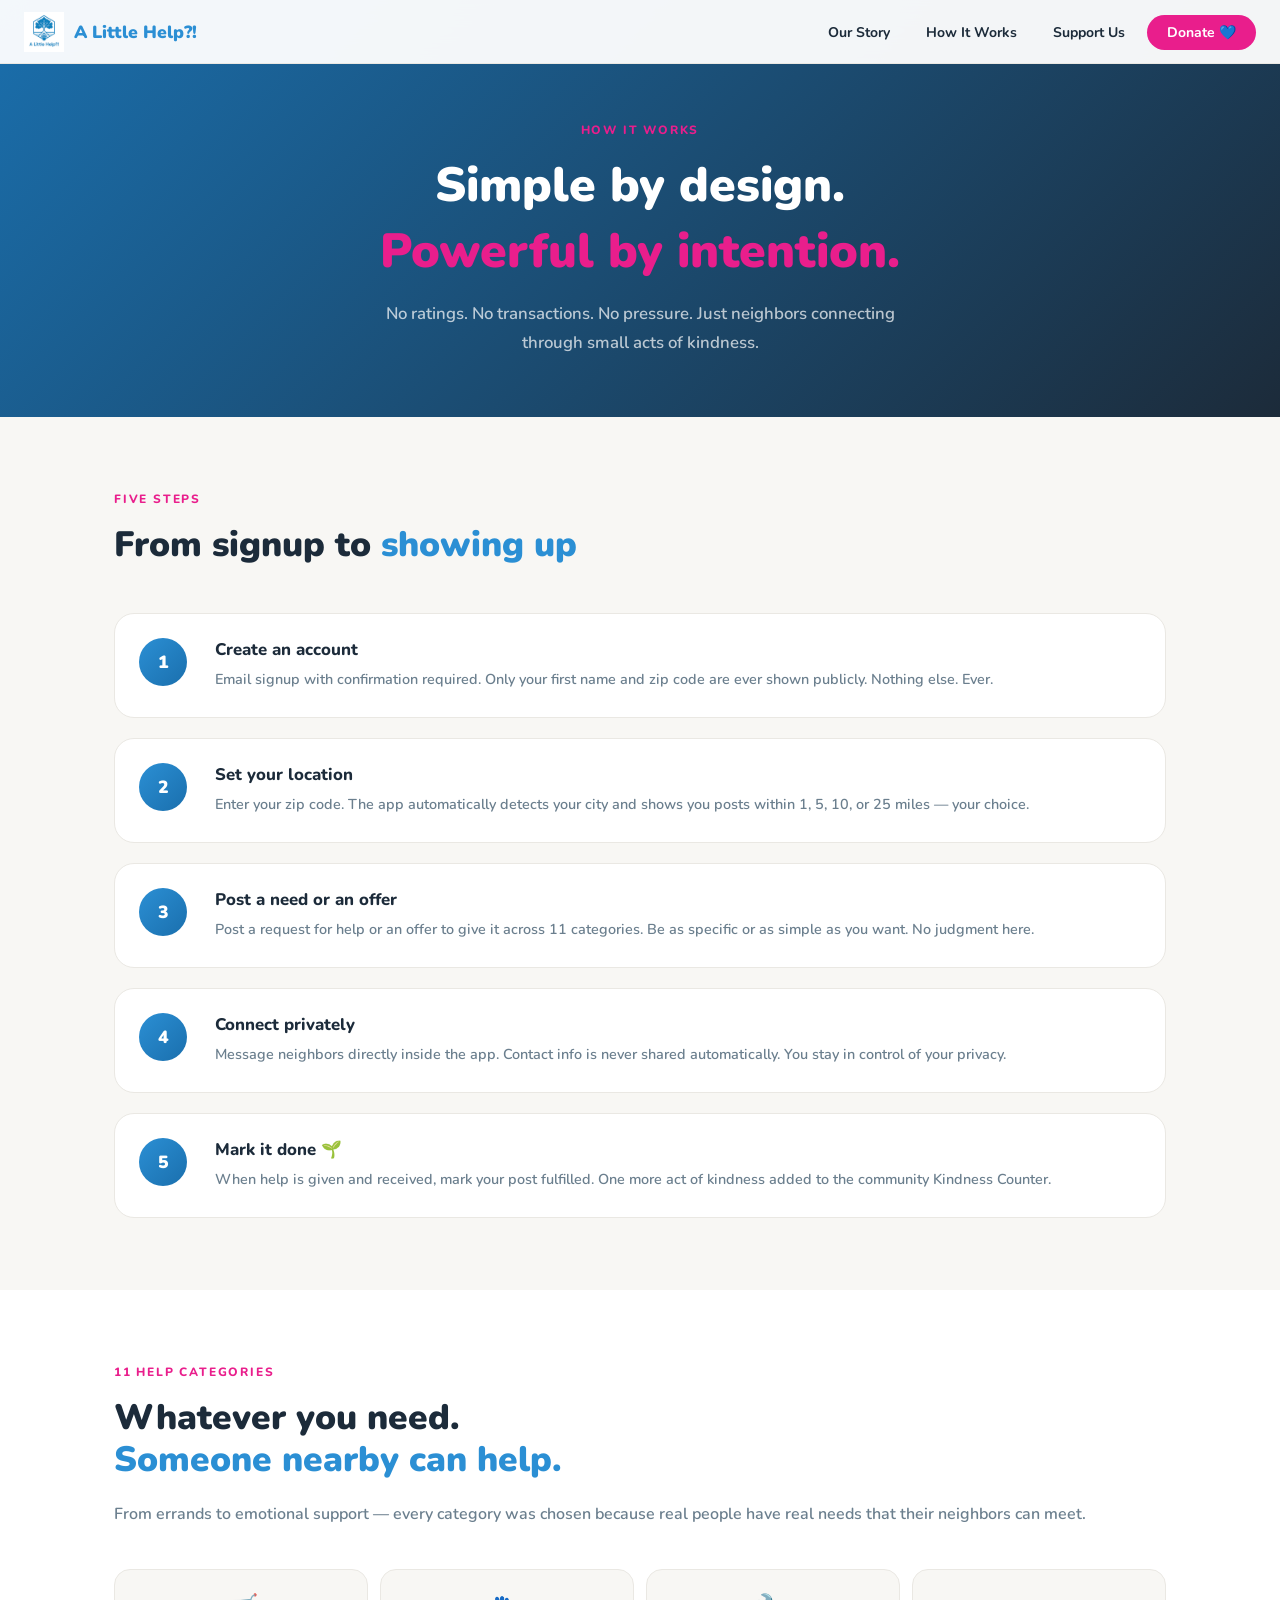
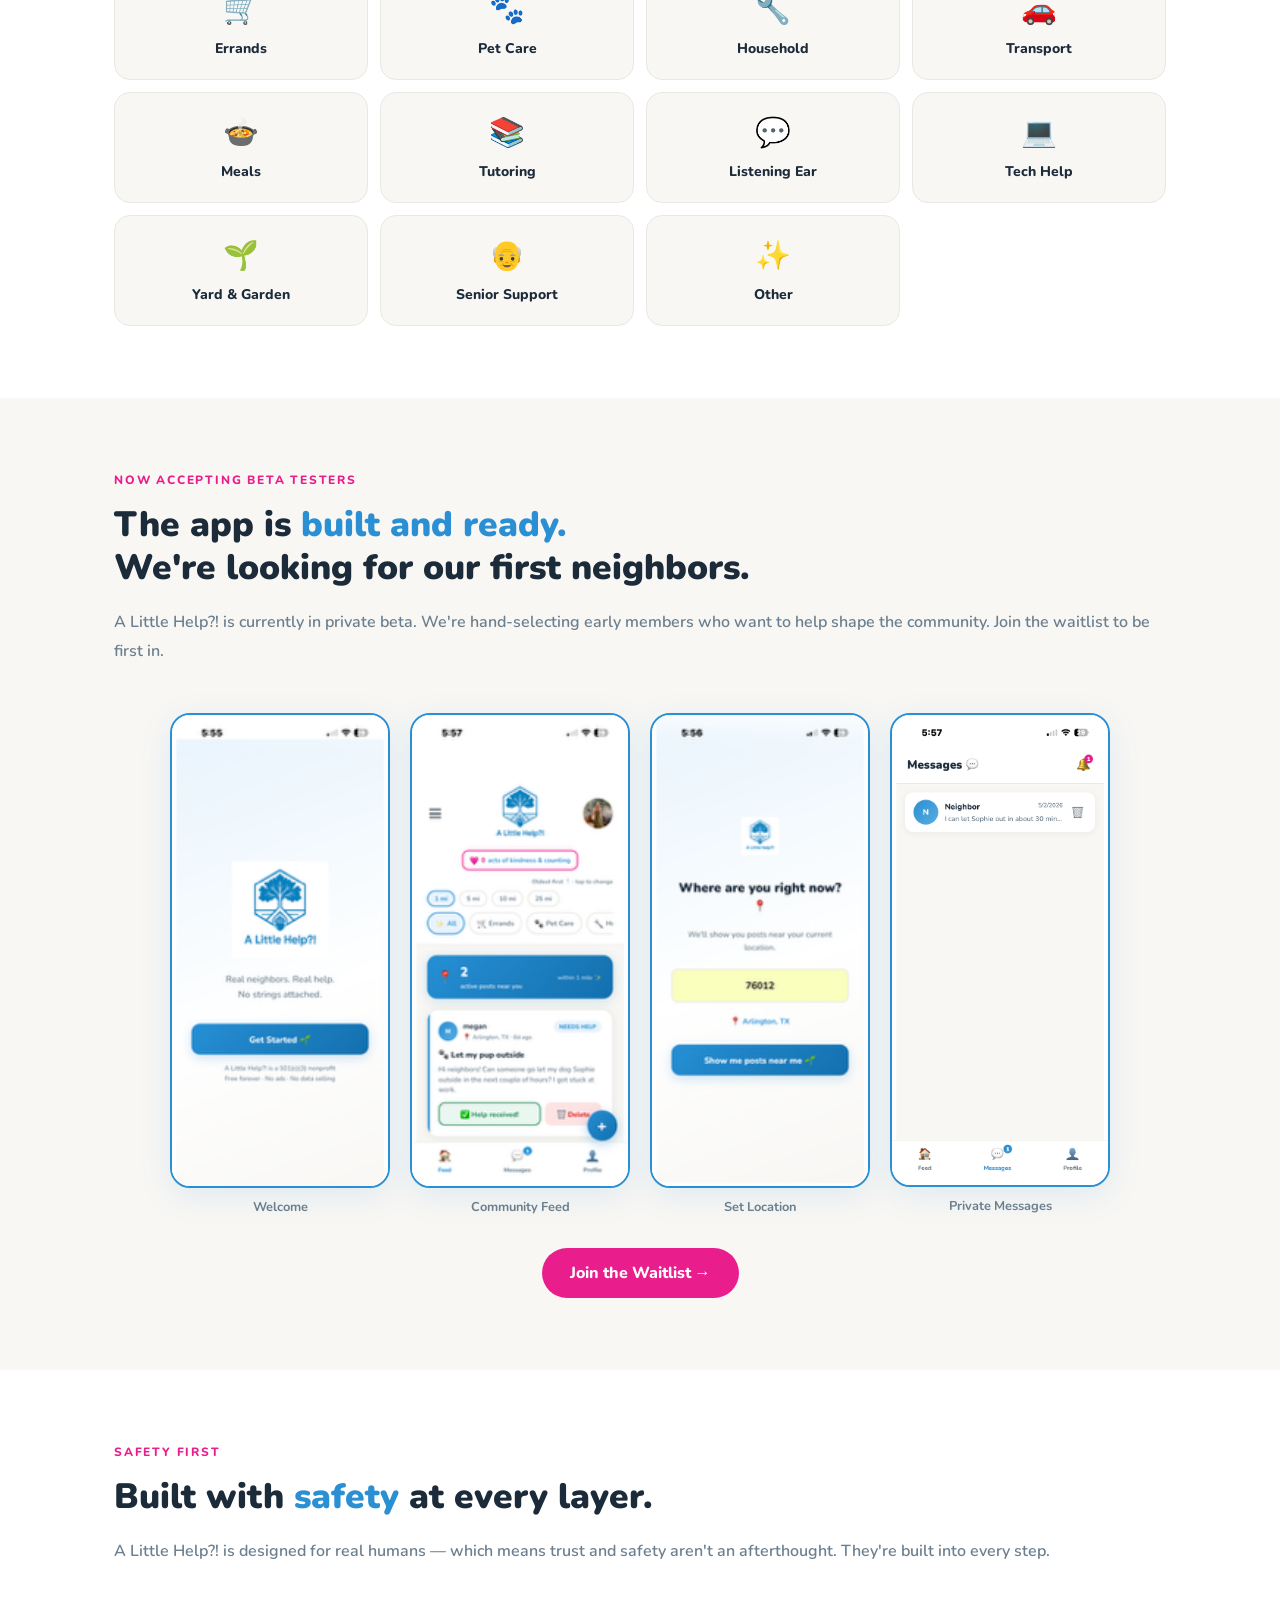
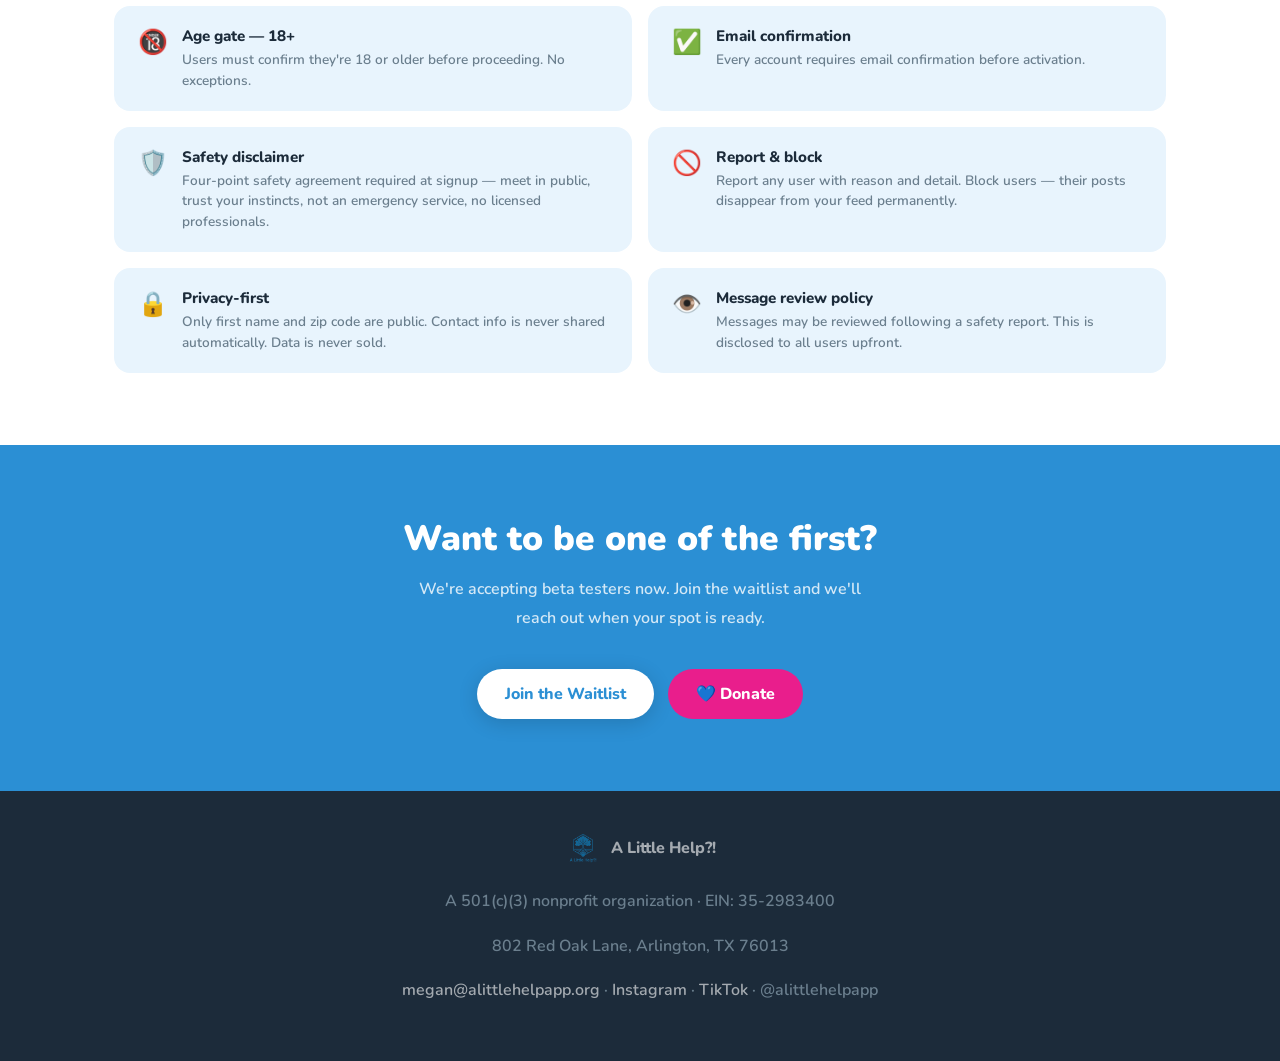
==== how-it-works.html @ aedebb39 "Update how-it-works.html" ====
<!DOCTYPE html>
<html lang="en">
<head>
<meta charset="UTF-8">
<meta name="viewport" content="width=device-width, initial-scale=1.0">
<title>How It Works — A Little Help?!</title>
<link rel="preconnect" href="https://fonts.googleapis.com">
<link href="https://fonts.googleapis.com/css2?family=Nunito:wght@400;600;700;800;900&display=swap" rel="stylesheet">
<style>
  :root {
    --blue: #2B8FD4; --dark-blue: #1A6FAD; --light-blue: #E8F4FD;
    --pink: #e91e8c; --off-white: #F8F7F4; --warm-gray: #EAE8E3;
    --dark-text: #1C2B3A; --muted: #6B7F8E; --white: #ffffff;
  }
  * { margin: 0; padding: 0; box-sizing: border-box; }
  html { scroll-behavior: smooth; }
  body { font-family: 'Nunito', sans-serif; background: var(--off-white); color: var(--dark-text); overflow-x: hidden; }

  nav {
    position: fixed; top: 0; left: 0; right: 0; z-index: 100;
    background: rgba(255,255,255,0.95); backdrop-filter: blur(12px);
    border-bottom: 1px solid var(--warm-gray); padding: 0 24px;
    height: 64px; display: flex; align-items: center; justify-content: space-between;
  }
  .nav-logo { display: flex; align-items: center; gap: 10px; text-decoration: none; }
  .nav-logo img { height: 40px; width: 40px; object-fit: contain; }
  .nav-logo span { font-weight: 900; font-size: 1.1rem; color: var(--blue); }
  .nav-links { display: flex; align-items: center; gap: 8px; list-style: none; }
  .nav-links a { text-decoration: none; font-weight: 700; font-size: 0.875rem; color: var(--dark-text); padding: 8px 14px; border-radius: 99px; transition: all 0.2s; }
  .nav-links a:hover { background: var(--light-blue); color: var(--blue); }
  .nav-links .btn-nav { background: var(--pink); color: white; padding: 8px 20px; }
  .nav-links .btn-nav:hover { background: #c91578; color: white; }
  .hamburger { display: none; background: none; border: none; cursor: pointer; padding: 8px; flex-direction: column; gap: 5px; }
  .hamburger span { display: block; width: 24px; height: 2px; background: var(--dark-text); border-radius: 2px; }
  @media (max-width: 768px) {
    .hamburger { display: flex; }
    .nav-links { display: none; position: fixed; top: 64px; left: 0; right: 0; background: white; flex-direction: column; padding: 16px; border-bottom: 1px solid var(--warm-gray); gap: 4px; }
    .nav-links.open { display: flex; }
    .nav-links a { width: 100%; text-align: center; }
  }

  .page-hero {
    padding: 120px 24px 60px;
    background: linear-gradient(135deg, var(--dark-blue), var(--dark-text));
    text-align: center;
  }
  .page-hero .label { font-size: 0.75rem; font-weight: 800; letter-spacing: 0.15em; text-transform: uppercase; color: var(--pink); margin-bottom: 12px; }
  .page-hero h1 { font-size: clamp(2rem, 5vw, 3rem); font-weight: 900; color: white; margin-bottom: 16px; }
  .page-hero h1 span { color: var(--pink); }
  .page-hero p { font-size: 1.05rem; color: rgba(255,255,255,0.7); font-weight: 600; max-width: 540px; margin: 0 auto; line-height: 1.7; }

  .container { max-width: 1100px; margin: 0 auto; padding: 0 24px; }
  section { padding: 72px 24px; }
  section.alt { background: white; }

  .section-label { font-size: 0.75rem; font-weight: 800; letter-spacing: 0.15em; text-transform: uppercase; color: var(--pink); margin-bottom: 12px; }
  h2 { font-size: clamp(1.6rem, 3vw, 2.2rem); font-weight: 900; color: var(--dark-text); line-height: 1.2; margin-bottom: 20px; }
  h2 span { color: var(--blue); }
  p { font-size: 1rem; font-weight: 600; color: var(--muted); line-height: 1.8; margin-bottom: 16px; }

  /* STEPS */
  .steps-list { margin-top: 48px; display: flex; flex-direction: column; gap: 20px; }
  .step-item {
    display: grid; grid-template-columns: 56px 1fr; gap: 20px;
    align-items: flex-start; background: white; border-radius: 20px;
    padding: 24px; border: 1px solid var(--warm-gray);
  }
  .step-num {
    width: 48px; height: 48px; border-radius: 50%;
    background: linear-gradient(135deg, var(--blue), var(--dark-blue));
    color: white; font-size: 1.1rem; font-weight: 900;
    display: flex; align-items: center; justify-content: center; flex-shrink: 0;
  }
  .step-content h3 { font-size: 1.05rem; font-weight: 800; color: var(--dark-text); margin-bottom: 6px; }
  .step-content p { margin: 0; font-size: 0.9rem; }

  /* CATEGORIES */
  .cats-grid {
    display: grid; grid-template-columns: repeat(4, 1fr); gap: 12px; margin-top: 40px;
  }
  @media (max-width: 768px) { .cats-grid { grid-template-columns: repeat(2, 1fr); } }
  @media (max-width: 400px) { .cats-grid { grid-template-columns: 1fr 1fr; } }

  .cat-card {
    background: var(--off-white); border: 1px solid var(--warm-gray);
    border-radius: 16px; padding: 20px 16px; text-align: center;
  }
  .cat-card .emoji { font-size: 1.8rem; display: block; margin-bottom: 8px; }
  .cat-card span { font-size: 0.875rem; font-weight: 800; color: var(--dark-text); }

  /* SCREENSHOTS */
  .screens-row {
    display: flex; flex-wrap: wrap; gap: 20px; margin-top: 48px; justify-content: center;
  }
  .screen-wrap { display: flex; flex-direction: column; width: 220px; flex-shrink: 0; }
  .screen-wrap img {
    width: 220px; height: auto; border-radius: 20px; border: 2px solid var(--blue);
    box-shadow: 0 8px 32px rgba(43,143,212,0.12); display: block;
  }
  @media (max-width: 520px) {
    .screen-wrap { width: 140px; }
    .screen-wrap img { width: 140px; }
  }
  .screen-wrap .slabel { text-align: center; font-size: 0.8rem; font-weight: 700; color: var(--muted); margin-top: 10px; }

  /* SAFETY */
  .safety-grid {
    display: grid; grid-template-columns: repeat(2, 1fr); gap: 16px; margin-top: 40px;
  }
  @media (max-width: 640px) { .safety-grid { grid-template-columns: 1fr; } }
  .safety-item {
    background: var(--light-blue); border-radius: 16px; padding: 20px 24px;
    display: flex; gap: 14px; align-items: flex-start;
  }
  .safety-icon { font-size: 1.5rem; flex-shrink: 0; }
  .safety-item h4 { font-size: 0.95rem; font-weight: 800; color: var(--dark-text); margin-bottom: 4px; }
  .safety-item p { font-size: 0.85rem; margin: 0; line-height: 1.5; }

  /* CTA */
  .cta-section {
    background: var(--blue); text-align: center; padding: 72px 24px;
  }
  .cta-section h2 { color: white; margin-bottom: 16px; }
  .cta-section p { color: rgba(255,255,255,0.8); margin-bottom: 36px; max-width: 480px; margin-left: auto; margin-right: auto; }
  .cta-buttons { display: flex; flex-wrap: wrap; justify-content: center; gap: 14px; }
  .btn { display: inline-flex; align-items: center; gap: 8px; padding: 14px 28px; border-radius: 99px; font-family: 'Nunito', sans-serif; font-weight: 800; font-size: 1rem; text-decoration: none; cursor: pointer; border: none; transition: all 0.2s; }
  .btn-primary { background: white; color: var(--blue); box-shadow: 0 4px 20px rgba(0,0,0,0.15); }
  .btn-primary:hover { transform: translateY(-2px); }
  .btn-pink { background: var(--pink); color: white; }
  .btn-pink:hover { background: #c91578; transform: translateY(-2px); }

  footer { background: var(--dark-text); color: rgba(255,255,255,0.5); padding: 40px 24px; text-align: center; font-size: 0.8rem; font-weight: 600; line-height: 1.8; }
  footer a { color: rgba(255,255,255,0.6); text-decoration: none; }
  footer a:hover { color: var(--blue); }
  .footer-logo { display: flex; align-items: center; justify-content: center; gap: 10px; margin-bottom: 20px; }
  .footer-logo img { height: 36px; filter: opacity(0.7); }
  .footer-logo span { font-size: 1rem; font-weight: 800; color: rgba(255,255,255,0.6); }
</style>
</head>
<body>

<nav>
  <a href="index.html" class="nav-logo">
    <img src="logo192.png" alt="A Little Help?! Logo">
    <span>A Little Help?!</span>
  </a>
  <button class="hamburger" onclick="toggleNav()" aria-label="Menu">
    <span></span><span></span><span></span>
  </button>
  <ul class="nav-links" id="navLinks">
    <li><a href="story.html">Our Story</a></li>
    <li><a href="how-it-works.html">How It Works</a></li>
    <li><a href="support.html">Support Us</a></li>
    <li><a href="https://donorbox.org/launch-fund-for-a-little-help" class="btn-nav">Donate 💙</a></li>
  </ul>
</nav>

<div class="page-hero">
  <p class="label">How It Works</p>
  <h1>Simple by design.<br><span>Powerful by intention.</span></h1>
  <p>No ratings. No transactions. No pressure. Just neighbors connecting through small acts of kindness.</p>
</div>

<!-- STEPS -->
<section>
  <div class="container">
    <p class="section-label">Five Steps</p>
    <h2>From signup to <span>showing up</span></h2>
    <div class="steps-list">
      <div class="step-item">
        <div class="step-num">1</div>
        <div class="step-content">
          <h3>Create an account</h3>
          <p>Email signup with confirmation required. Only your first name and zip code are ever shown publicly. Nothing else. Ever.</p>
        </div>
      </div>
      <div class="step-item">
        <div class="step-num">2</div>
        <div class="step-content">
          <h3>Set your location</h3>
          <p>Enter your zip code. The app automatically detects your city and shows you posts within 1, 5, 10, or 25 miles — your choice.</p>
        </div>
      </div>
      <div class="step-item">
        <div class="step-num">3</div>
        <div class="step-content">
          <h3>Post a need or an offer</h3>
          <p>Post a request for help or an offer to give it across 11 categories. Be as specific or as simple as you want. No judgment here.</p>
        </div>
      </div>
      <div class="step-item">
        <div class="step-num">4</div>
        <div class="step-content">
          <h3>Connect privately</h3>
          <p>Message neighbors directly inside the app. Contact info is never shared automatically. You stay in control of your privacy.</p>
        </div>
      </div>
      <div class="step-item">
        <div class="step-num">5</div>
        <div class="step-content">
          <h3>Mark it done 🌱</h3>
          <p>When help is given and received, mark your post fulfilled. One more act of kindness added to the community Kindness Counter.</p>
        </div>
      </div>
    </div>
  </div>
</section>

<!-- CATEGORIES -->
<section class="alt">
  <div class="container">
    <p class="section-label">11 Help Categories</p>
    <h2>Whatever you need.<br><span>Someone nearby can help.</span></h2>
    <p>From errands to emotional support — every category was chosen because real people have real needs that their neighbors can meet.</p>
    <div class="cats-grid">
      <div class="cat-card"><span class="emoji">🛒</span><span>Errands</span></div>
      <div class="cat-card"><span class="emoji">🐾</span><span>Pet Care</span></div>
      <div class="cat-card"><span class="emoji">🔧</span><span>Household</span></div>
      <div class="cat-card"><span class="emoji">🚗</span><span>Transport</span></div>
      <div class="cat-card"><span class="emoji">🍲</span><span>Meals</span></div>
      <div class="cat-card"><span class="emoji">📚</span><span>Tutoring</span></div>
      <div class="cat-card"><span class="emoji">💬</span><span>Listening Ear</span></div>
      <div class="cat-card"><span class="emoji">💻</span><span>Tech Help</span></div>
      <div class="cat-card"><span class="emoji">🌱</span><span>Yard & Garden</span></div>
      <div class="cat-card"><span class="emoji">👴</span><span>Senior Support</span></div>
      <div class="cat-card"><span class="emoji">✨</span><span>Other</span></div>
    </div>
  </div>
</section>

<!-- SCREENSHOTS -->
<section>
  <div class="container">
    <p class="section-label">Now Accepting Beta Testers</p>
    <h2>The app is <span>built and ready.</span><br>We're looking for our first neighbors.</h2>
    <p>A Little Help?! is currently in private beta. We're hand-selecting early members who want to help shape the community. Join the waitlist to be first in.</p>
    <div class="screens-row">
      <div class="screen-wrap">
        <img src="appwelcomescreen.PNG" alt="Welcome Screen">
        <div class="slabel">Welcome</div>
      </div>
      <div class="screen-wrap">
        <img src="appfeedscreen.PNG" alt="Community Feed">
        <div class="slabel">Community Feed</div>
      </div>
      <div class="screen-wrap">
        <img src="appzipcodescreen.PNG" alt="Set Location">
        <div class="slabel">Set Location</div>
      </div>
      <div class="screen-wrap">
        <img src="appmessagesscreen.PNG" alt="Messages">
        <div class="slabel">Private Messages</div>
      </div>
    </div>
    <div style="text-align:center; margin-top:32px;">
      <a href="https://bit.ly/alittlehelpwaitlist" class="btn btn-pink">Join the Waitlist →</a>
    </div>
  </div>
</section>

<!-- SAFETY -->
<section class="alt">
  <div class="container">
    <p class="section-label">Safety First</p>
    <h2>Built with <span>safety</span> at every layer.</h2>
    <p>A Little Help?! is designed for real humans — which means trust and safety aren't an afterthought. They're built into every step.</p>
    <div class="safety-grid">
      <div class="safety-item">
        <span class="safety-icon">🔞</span>
        <div>
          <h4>Age gate — 18+</h4>
          <p>Users must confirm they're 18 or older before proceeding. No exceptions.</p>
        </div>
      </div>
      <div class="safety-item">
        <span class="safety-icon">✅</span>
        <div>
          <h4>Email confirmation</h4>
          <p>Every account requires email confirmation before activation.</p>
        </div>
      </div>
      <div class="safety-item">
        <span class="safety-icon">🛡️</span>
        <div>
          <h4>Safety disclaimer</h4>
          <p>Four-point safety agreement required at signup — meet in public, trust your instincts, not an emergency service, no licensed professionals.</p>
        </div>
      </div>
      <div class="safety-item">
        <span class="safety-icon">🚫</span>
        <div>
          <h4>Report & block</h4>
          <p>Report any user with reason and detail. Block users — their posts disappear from your feed permanently.</p>
        </div>
      </div>
      <div class="safety-item">
        <span class="safety-icon">🔒</span>
        <div>
          <h4>Privacy-first</h4>
          <p>Only first name and zip code are public. Contact info is never shared automatically. Data is never sold.</p>
        </div>
      </div>
      <div class="safety-item">
        <span class="safety-icon">👁️</span>
        <div>
          <h4>Message review policy</h4>
          <p>Messages may be reviewed following a safety report. This is disclosed to all users upfront.</p>
        </div>
      </div>
    </div>
  </div>
</section>

<!-- CTA -->
<section class="cta-section">
  <div class="container">
    <h2>Want to be one of the first?</h2>
    <p>We're accepting beta testers now. Join the waitlist and we'll reach out when your spot is ready.</p>
    <div class="cta-buttons">
      <a href="https://bit.ly/alittlehelpwaitlist" class="btn btn-primary">Join the Waitlist</a>
      <a href="https://donorbox.org/launch-fund-for-a-little-help" class="btn btn-pink">💙 Donate</a>
    </div>
  </div>
</section>

<footer>
  <div class="footer-logo">
    <img src="transparentlogo.png" alt="Logo">
    <span>A Little Help?!</span>
  </div>
  <p>A 501(c)(3) nonprofit organization · EIN: 35-2983400</p>
  <p>802 Red Oak Lane, Arlington, TX 76013</p>
  <p style="margin-top: 12px;">
    <a href="mailto:megan@alittlehelpapp.org">megan@alittlehelpapp.org</a> ·
    <a href="https://instagram.com/alittlehelpapp">Instagram</a> · <a href="https://tiktok.com/@alittlehelpapp">TikTok</a> · @alittlehelpapp
  </p>
</footer>

<script>
function toggleNav() { document.getElementById('navLinks').classList.toggle('open'); }
</script>
</body>
</html>
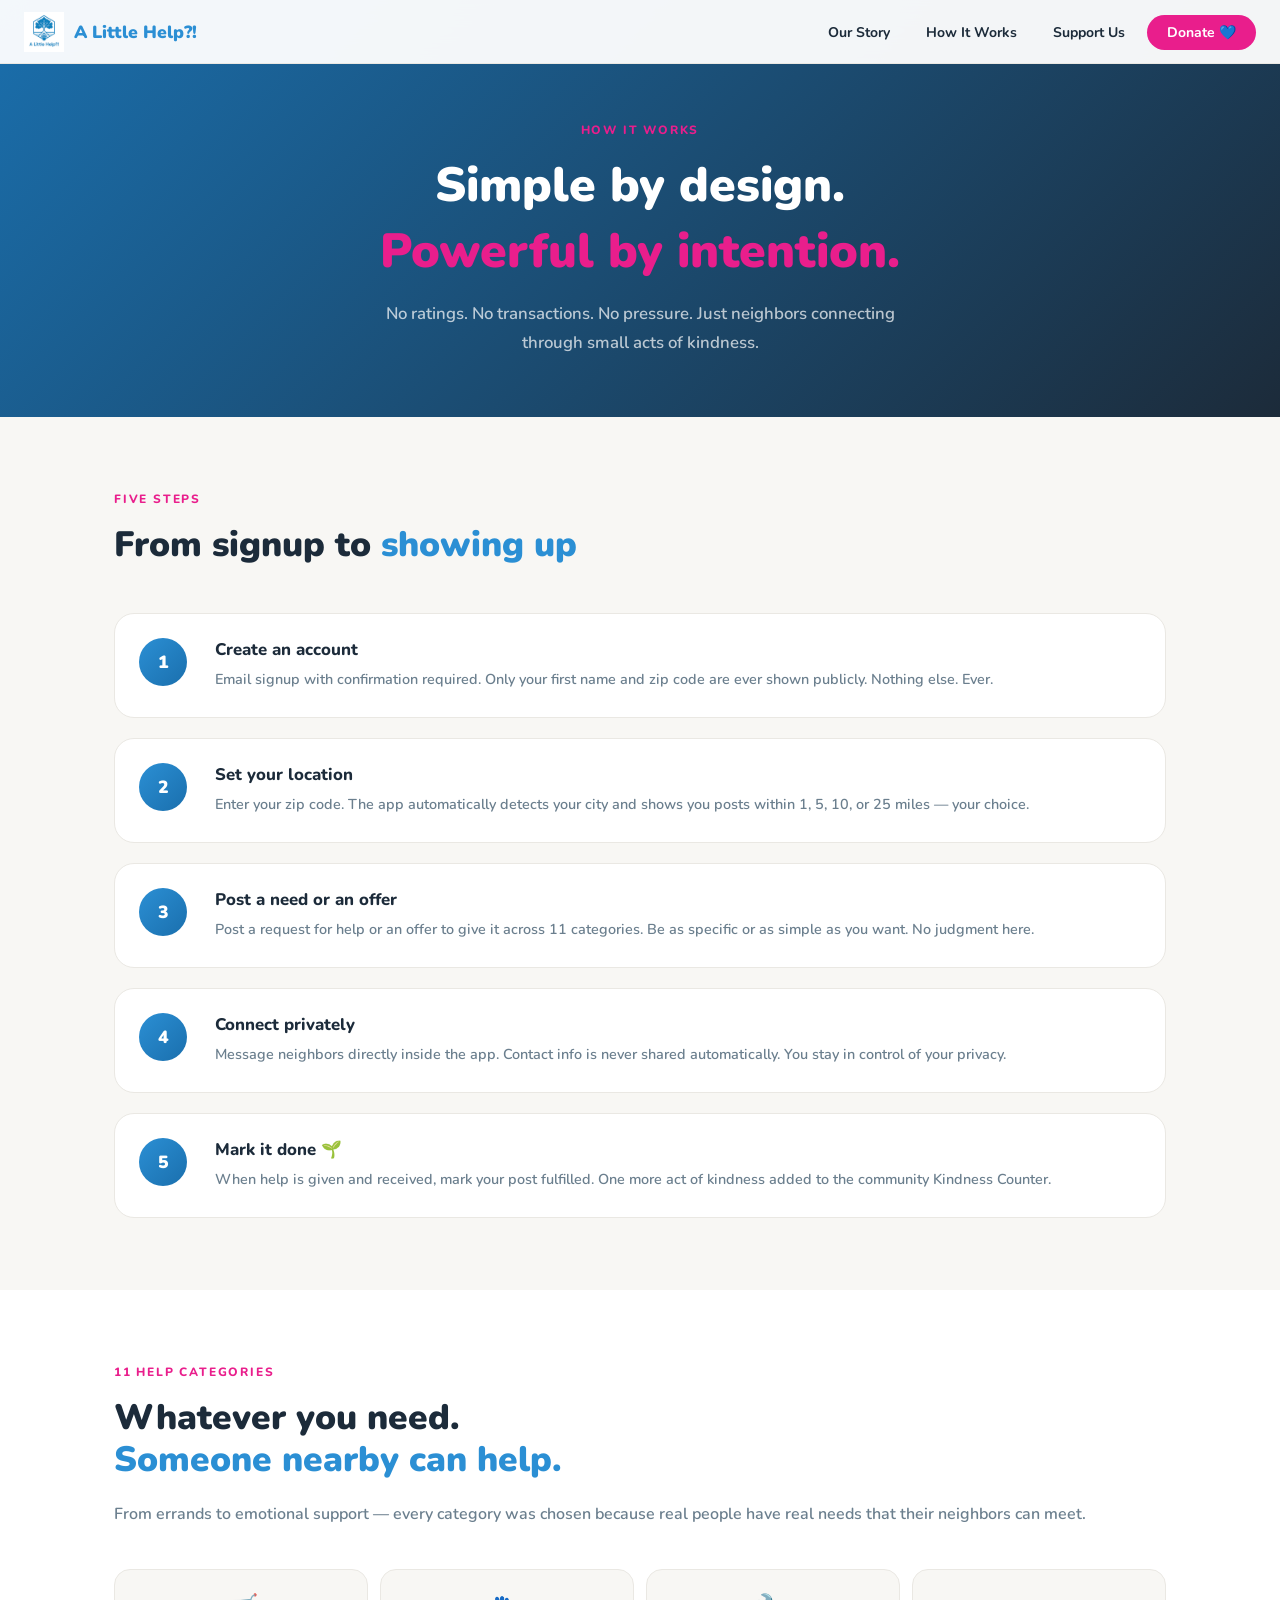
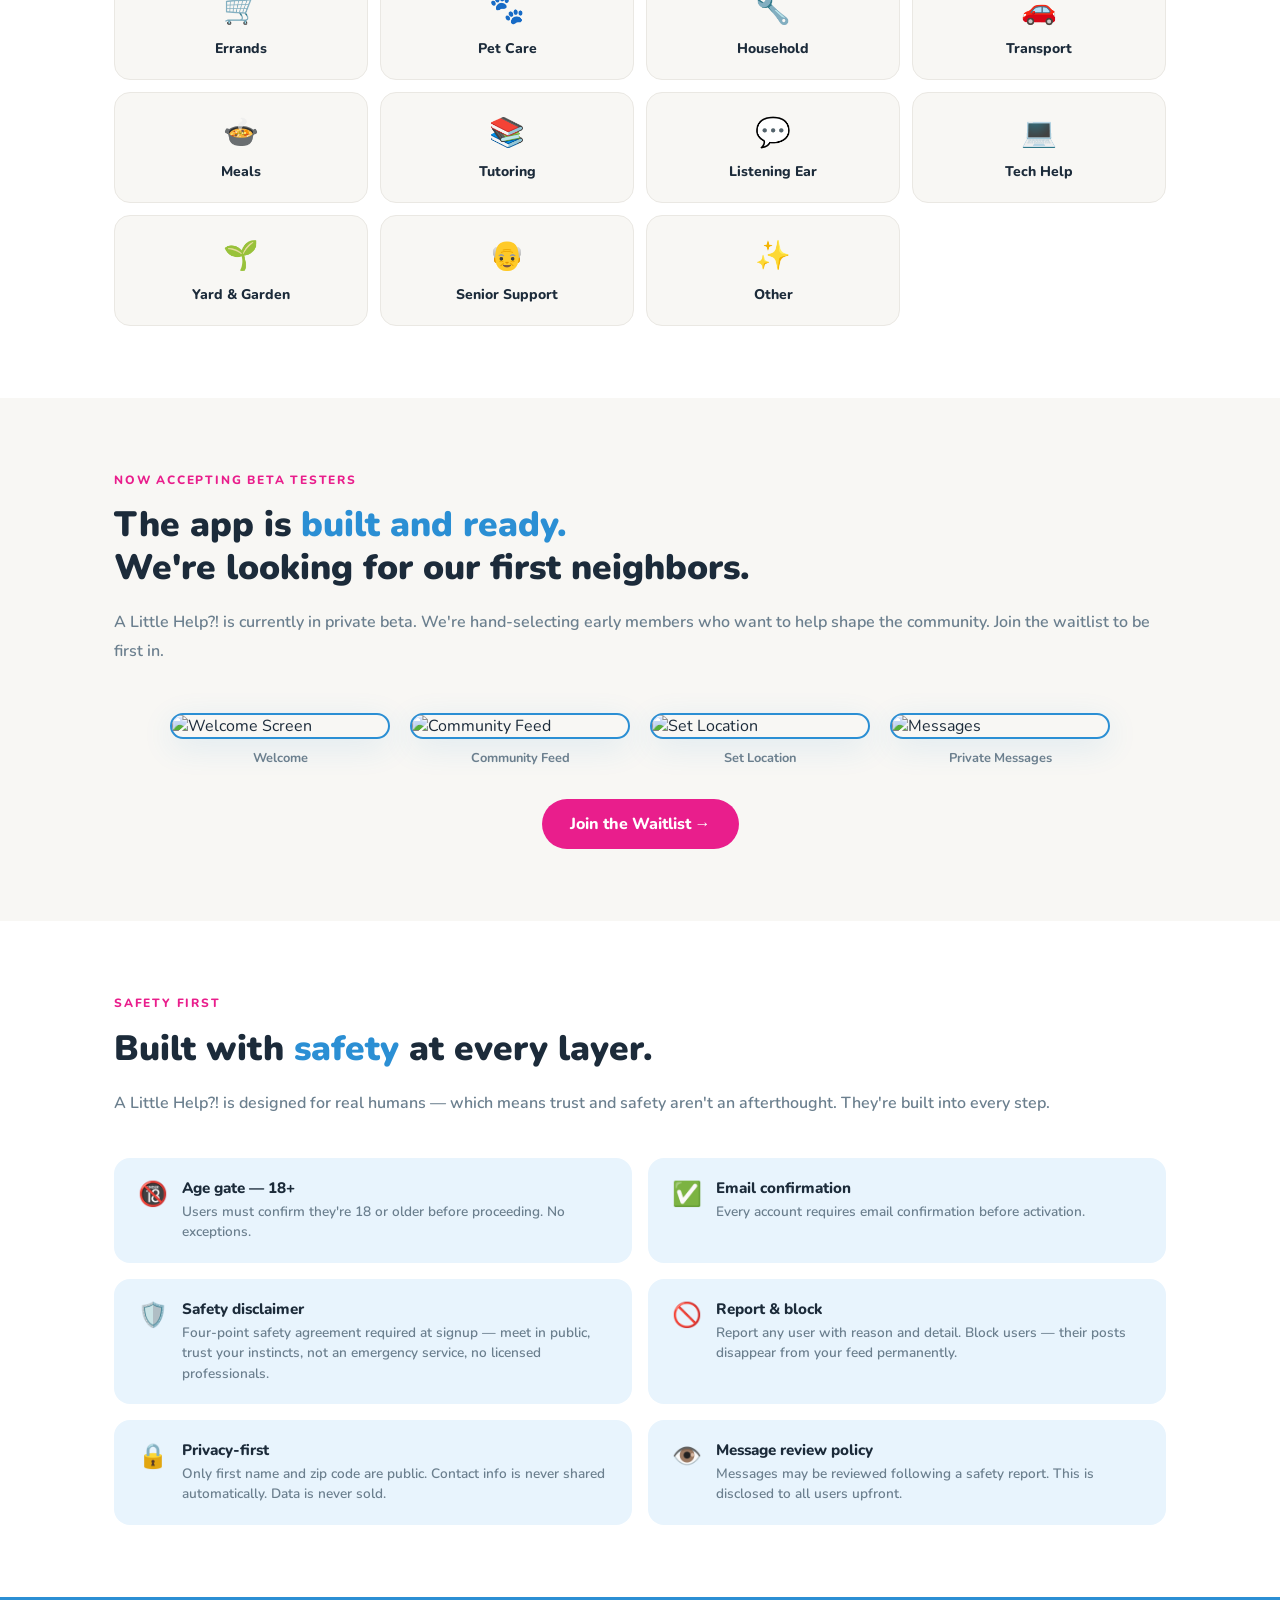
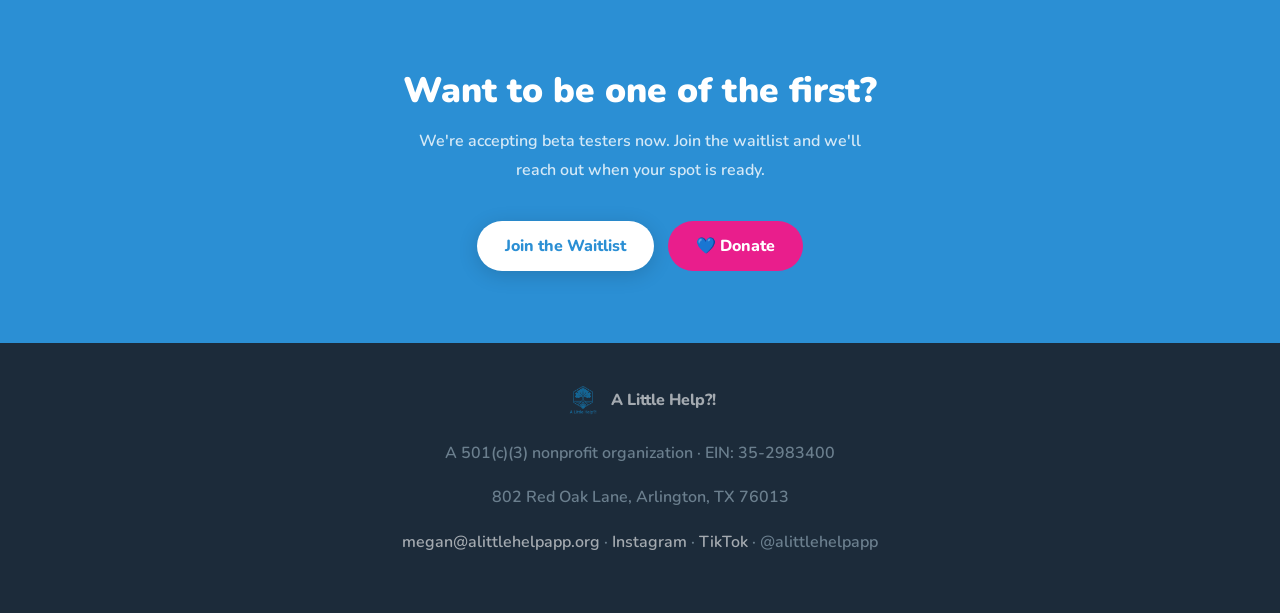
==== commit b2b3cc64: "Update how-it-works.html" ====
--- a/how-it-works.html
+++ b/how-it-works.html
@@ -236,19 +236,19 @@
     <p>A Little Help?! is currently in private beta. We're hand-selecting early members who want to help shape the community. Join the waitlist to be first in.</p>
     <div class="screens-row">
       <div class="screen-wrap">
-        <img src="appwelcomescreen.PNG" alt="Welcome Screen">
+        <img src="https://cdn.dorik.com/6848d84b526e65001e82cde6/images/homefeedimage-ElM9_.PNG" alt="Welcome Screen">
         <div class="slabel">Welcome</div>
       </div>
       <div class="screen-wrap">
-        <img src="appfeedscreen.PNG" alt="Community Feed">
+        <img src="https://cdn.dorik.com/6848d84b526e65001e82cde6/images/appimage2--TFad.PNG" alt="Community Feed">
         <div class="slabel">Community Feed</div>
       </div>
       <div class="screen-wrap">
-        <img src="appzipcodescreen.PNG" alt="Set Location">
+        <img src="https://cdn.dorik.com/6848d84b526e65001e82cde6/images/appimage4-jWqU8.PNG" alt="Set Location">
         <div class="slabel">Set Location</div>
       </div>
       <div class="screen-wrap">
-        <img src="appmessagesscreen.PNG" alt="Messages">
+        <img src="https://cdn.dorik.com/6848d84b526e65001e82cde6/images/appimage3-hahv4.PNG" alt="Messages">
         <div class="slabel">Private Messages</div>
       </div>
     </div>
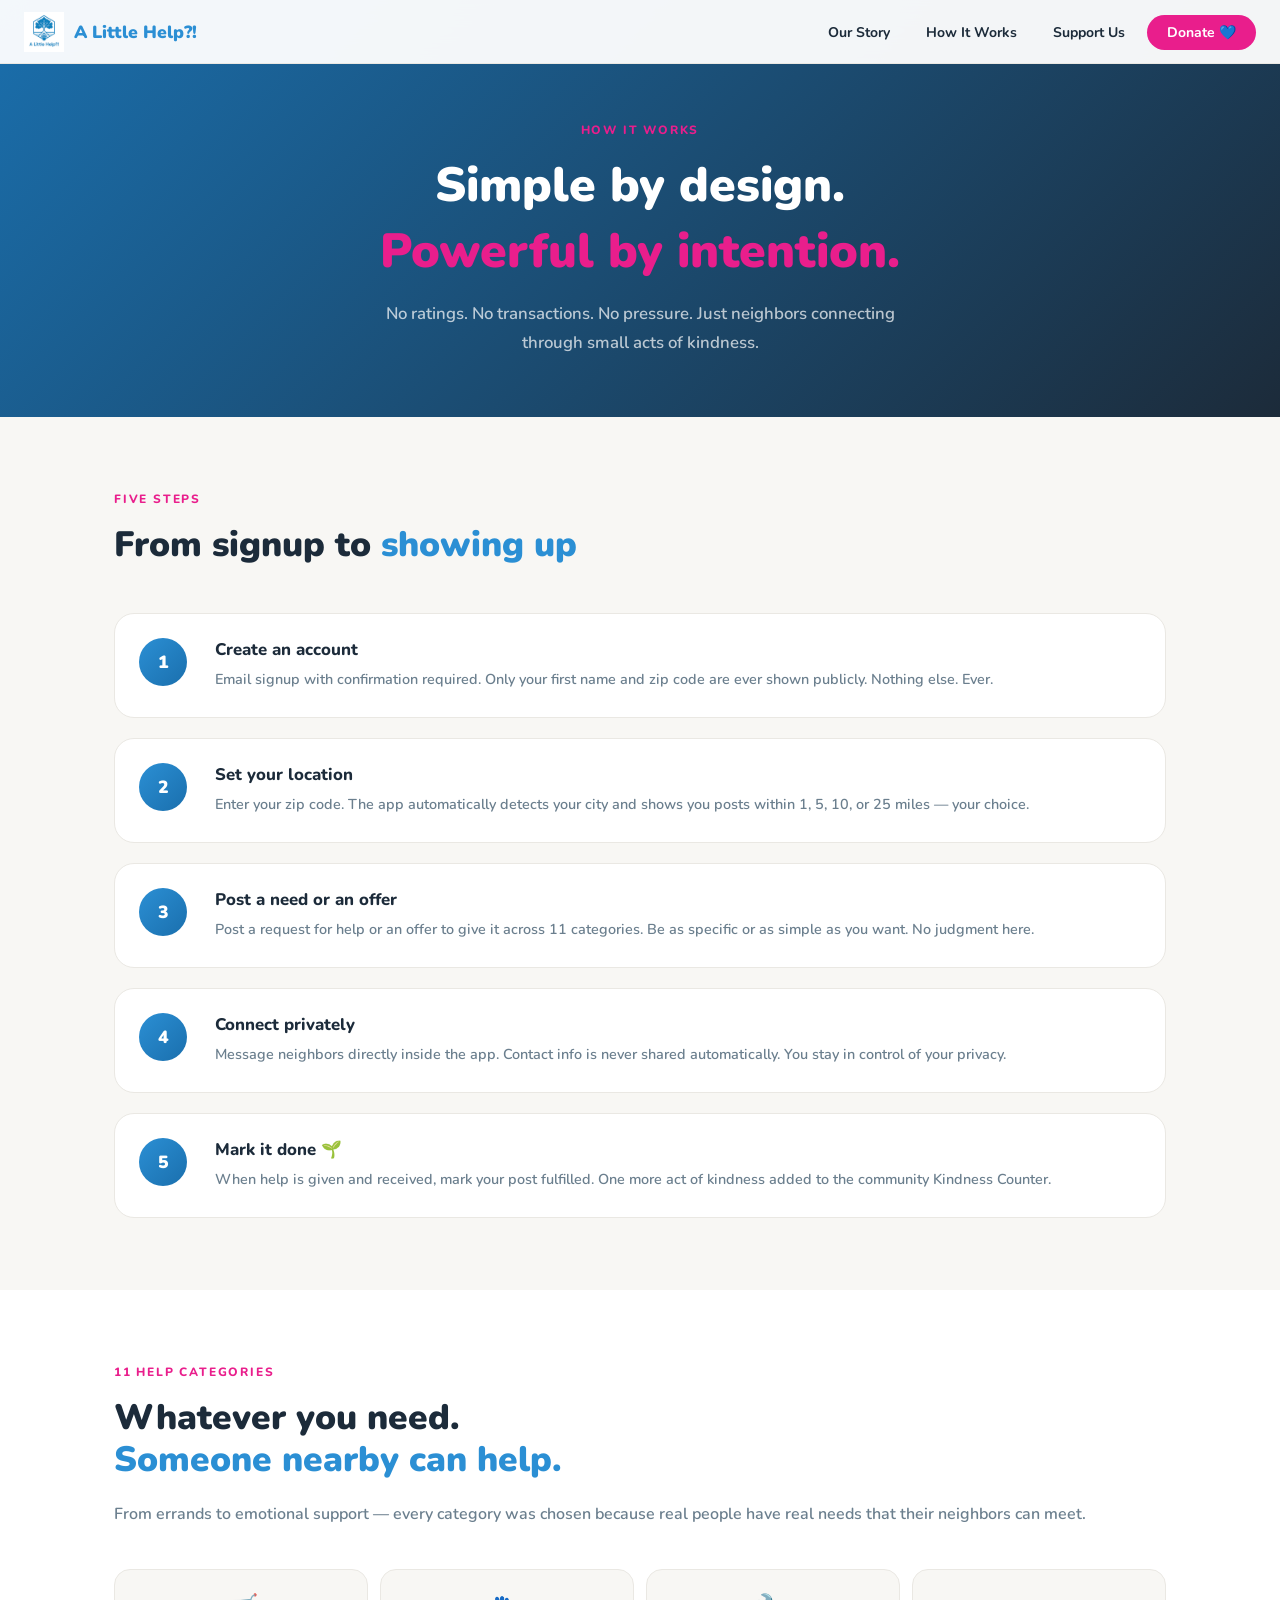
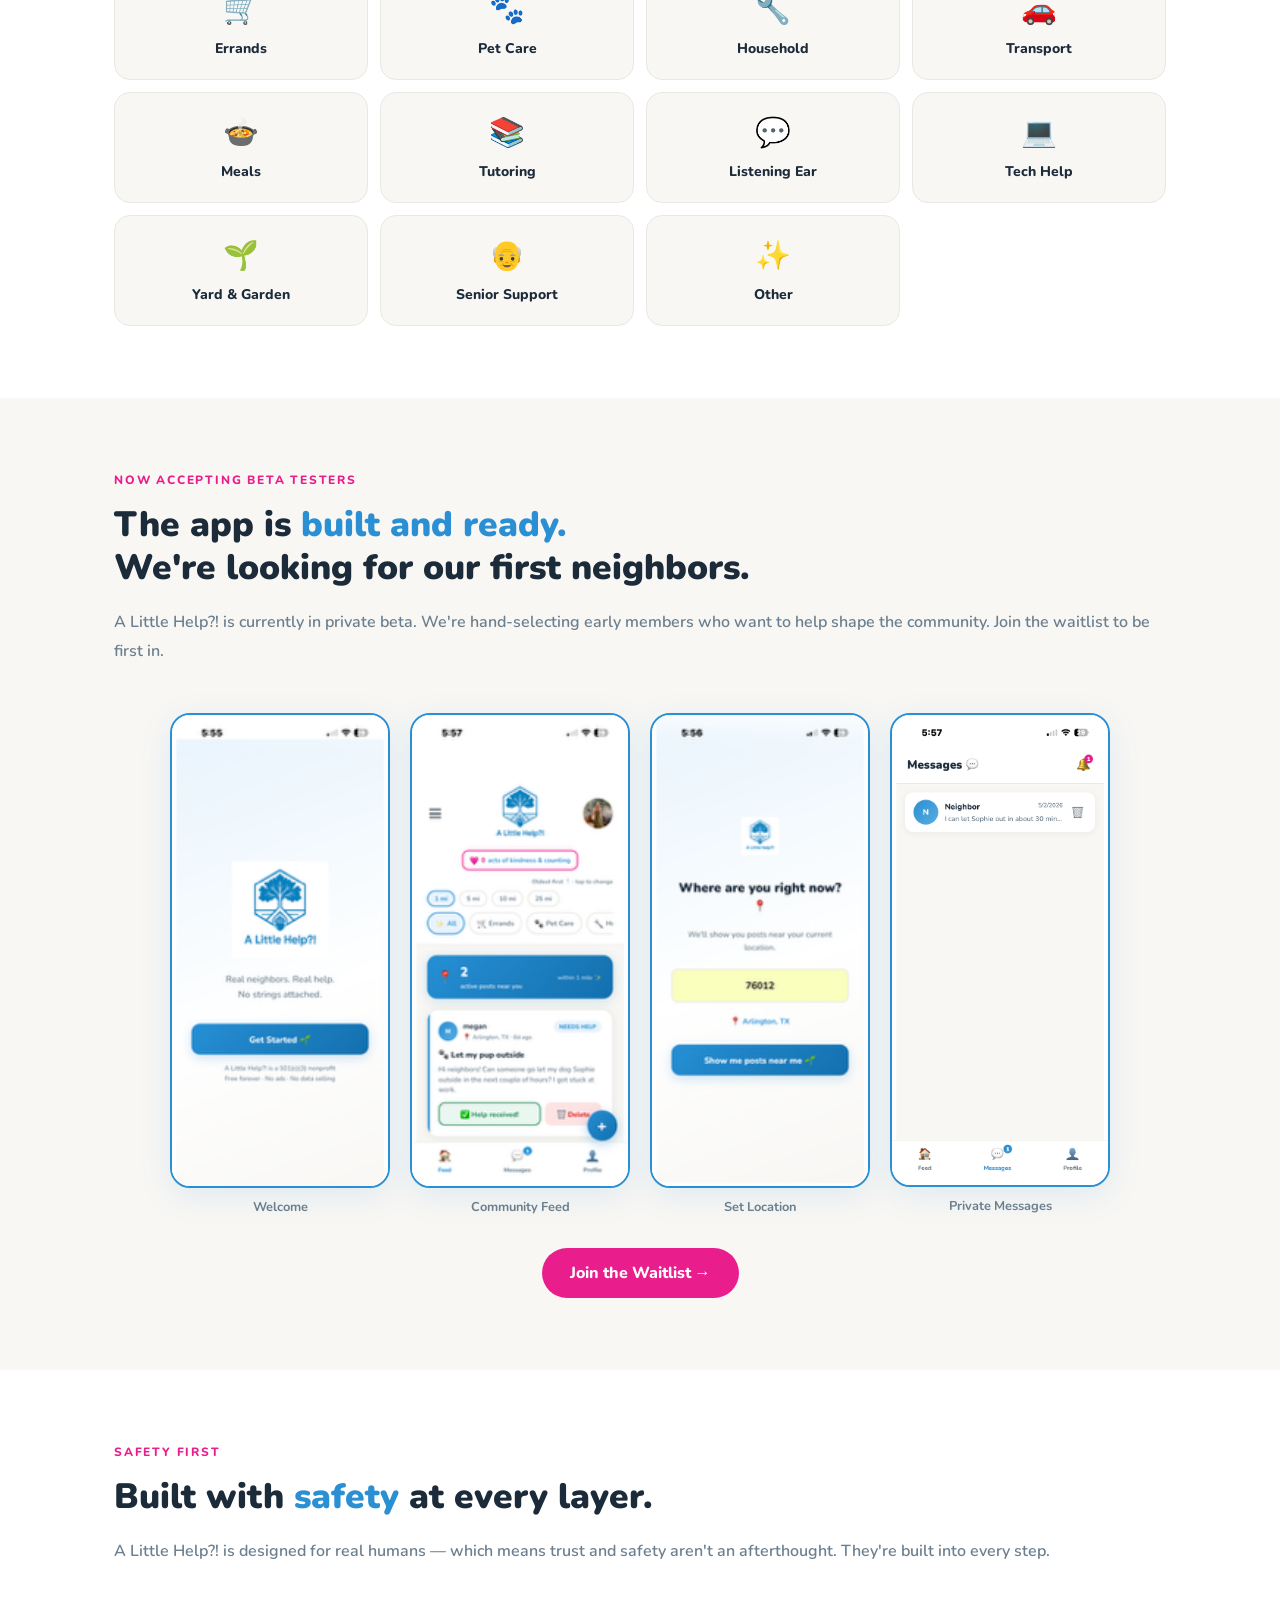
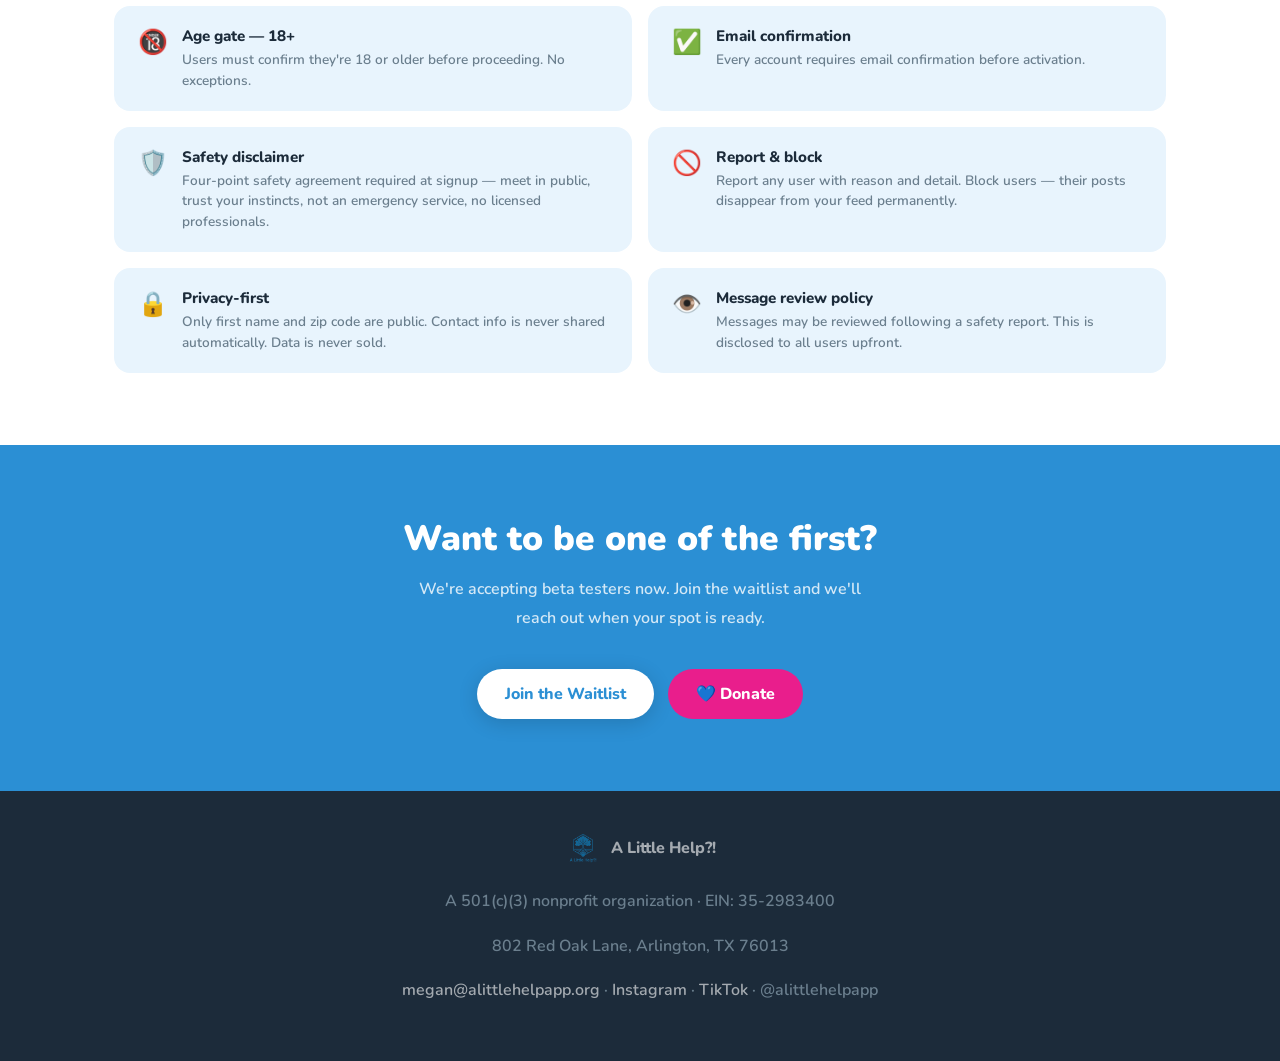
==== commit 167c16cc: "Update how-it-works.html" ====
--- a/how-it-works.html
+++ b/how-it-works.html
@@ -236,19 +236,19 @@
     <p>A Little Help?! is currently in private beta. We're hand-selecting early members who want to help shape the community. Join the waitlist to be first in.</p>
     <div class="screens-row">
       <div class="screen-wrap">
-        <img src="https://cdn.dorik.com/6848d84b526e65001e82cde6/images/homefeedimage-ElM9_.PNG" alt="Welcome Screen">
+        <img src="appwelcomescreen.PNG" alt="Welcome Screen">
         <div class="slabel">Welcome</div>
       </div>
       <div class="screen-wrap">
-        <img src="https://cdn.dorik.com/6848d84b526e65001e82cde6/images/appimage2--TFad.PNG" alt="Community Feed">
+        <img src="appfeedscreen.PNG" alt="Community Feed">
         <div class="slabel">Community Feed</div>
       </div>
       <div class="screen-wrap">
-        <img src="https://cdn.dorik.com/6848d84b526e65001e82cde6/images/appimage4-jWqU8.PNG" alt="Set Location">
+        <img src="appzipcodescreen.PNG" alt="Set Location">
         <div class="slabel">Set Location</div>
       </div>
       <div class="screen-wrap">
-        <img src="https://cdn.dorik.com/6848d84b526e65001e82cde6/images/appimage3-hahv4.PNG" alt="Messages">
+        <img src="appmessagesscreen.PNG" alt="Messages">
         <div class="slabel">Private Messages</div>
       </div>
     </div>
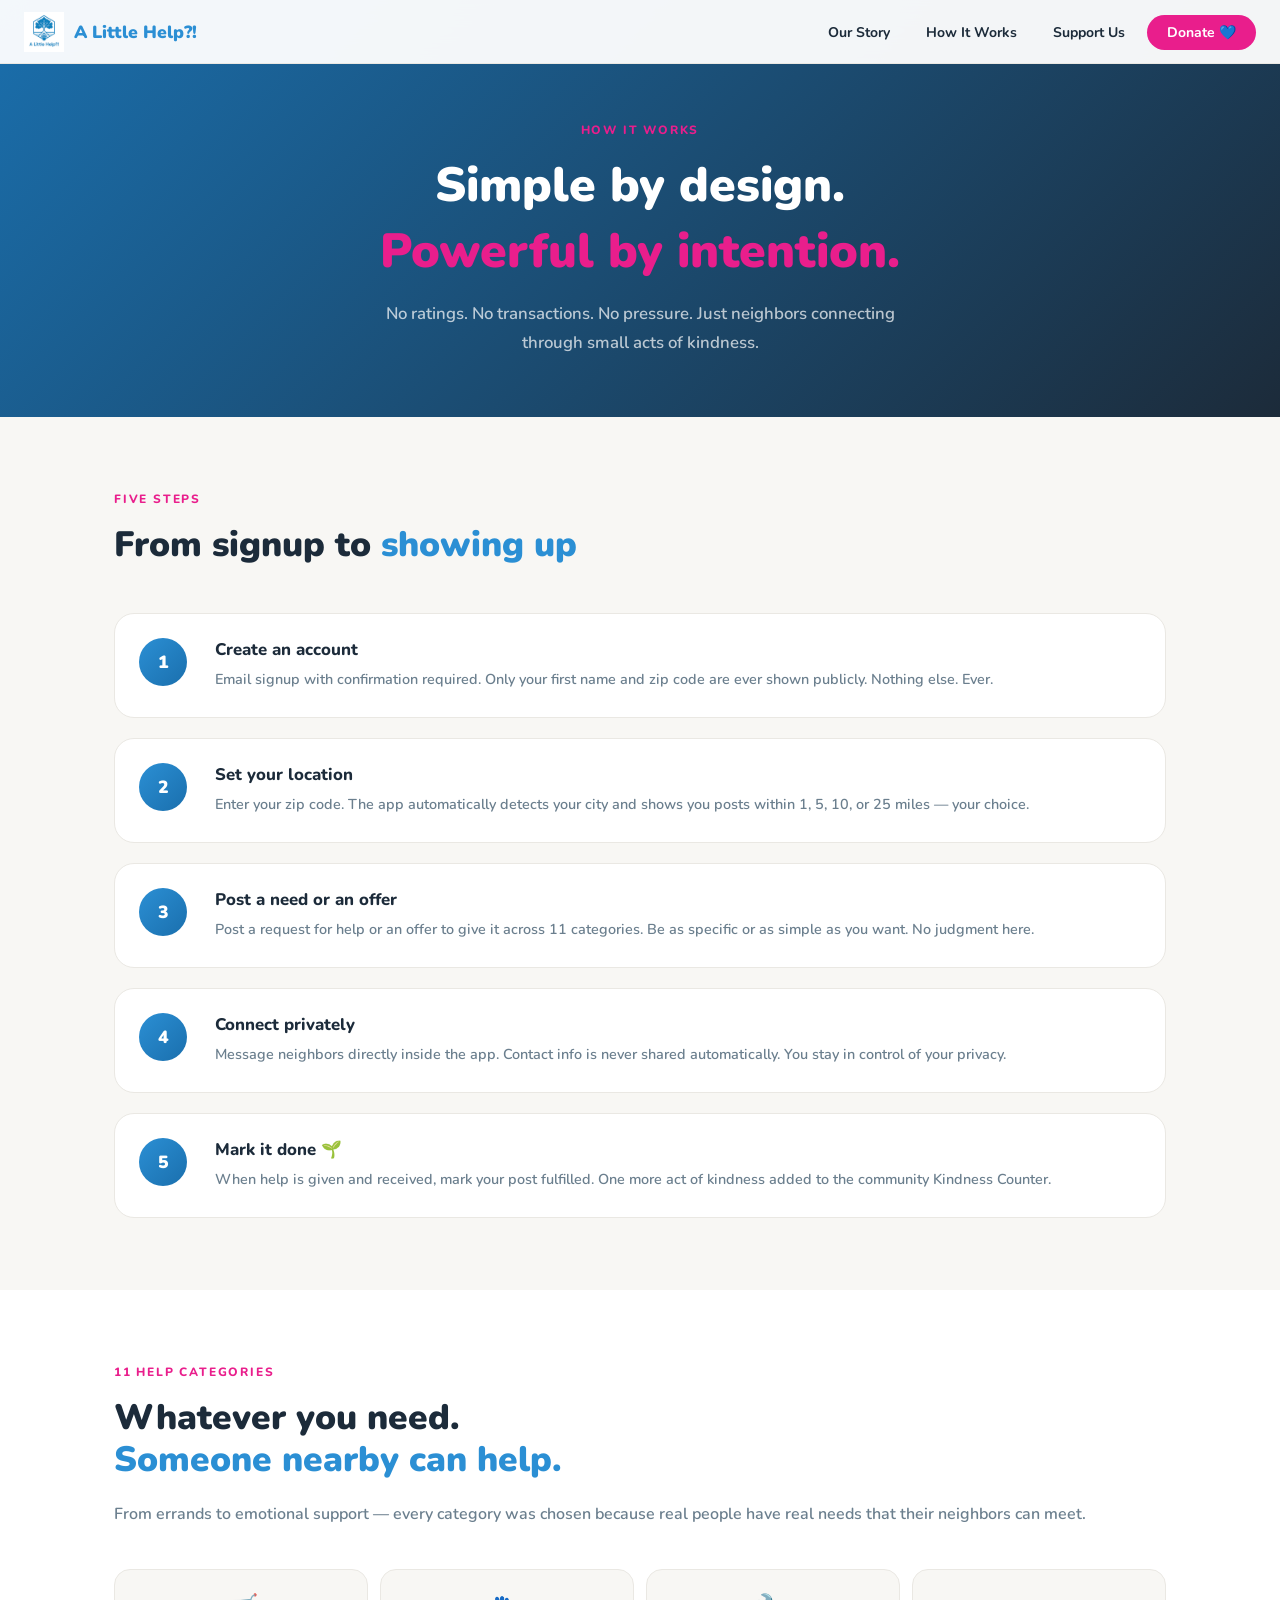
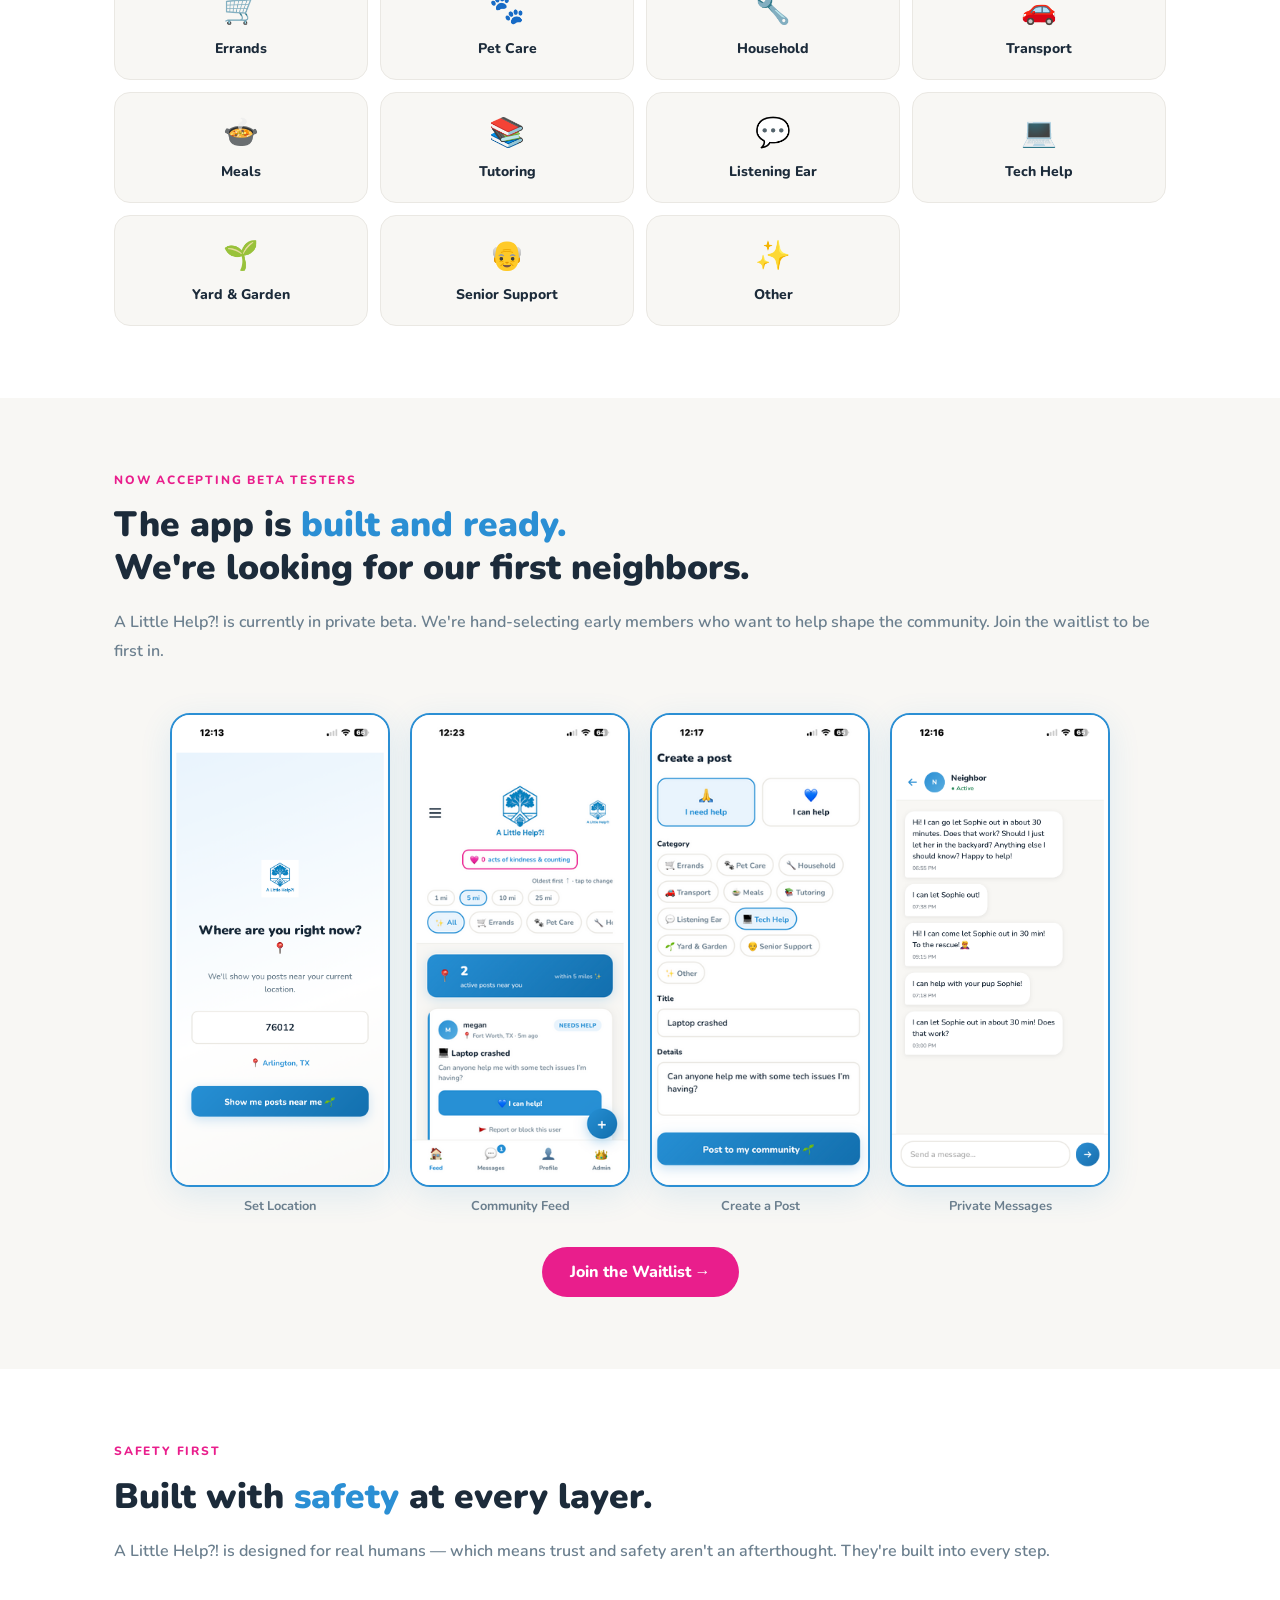
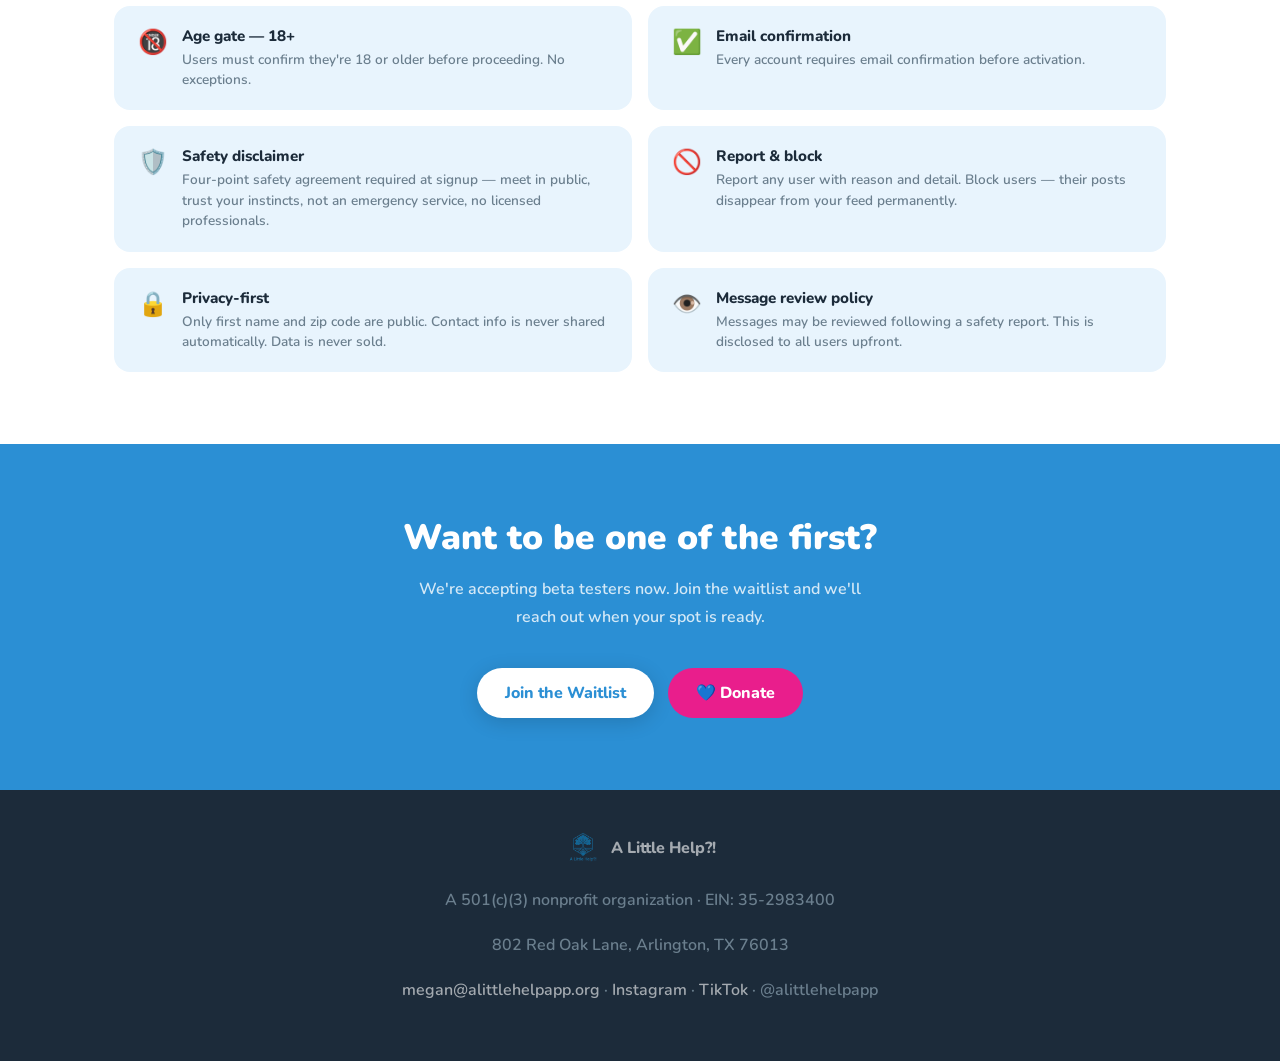
==== commit 5e5cf54f: "Update how-it-works.html" ====
--- a/how-it-works.html
+++ b/how-it-works.html
@@ -236,16 +236,16 @@
     <p>A Little Help?! is currently in private beta. We're hand-selecting early members who want to help shape the community. Join the waitlist to be first in.</p>
     <div class="screens-row">
       <div class="screen-wrap">
-        <img src="appwelcomescreen.PNG" alt="Welcome Screen">
-        <div class="slabel">Welcome</div>
+        <img src="appzipcodescreen.PNG" alt="Set Location">
+        <div class="slabel">Set Location</div>
       </div>
       <div class="screen-wrap">
         <img src="appfeedscreen.PNG" alt="Community Feed">
         <div class="slabel">Community Feed</div>
       </div>
       <div class="screen-wrap">
-        <img src="appzipcodescreen.PNG" alt="Set Location">
-        <div class="slabel">Set Location</div>
+        <img src="appcreatepostscreen.png" alt="Create a Post">
+        <div class="slabel">Create a Post</div>
       </div>
       <div class="screen-wrap">
         <img src="appmessagesscreen.PNG" alt="Messages">
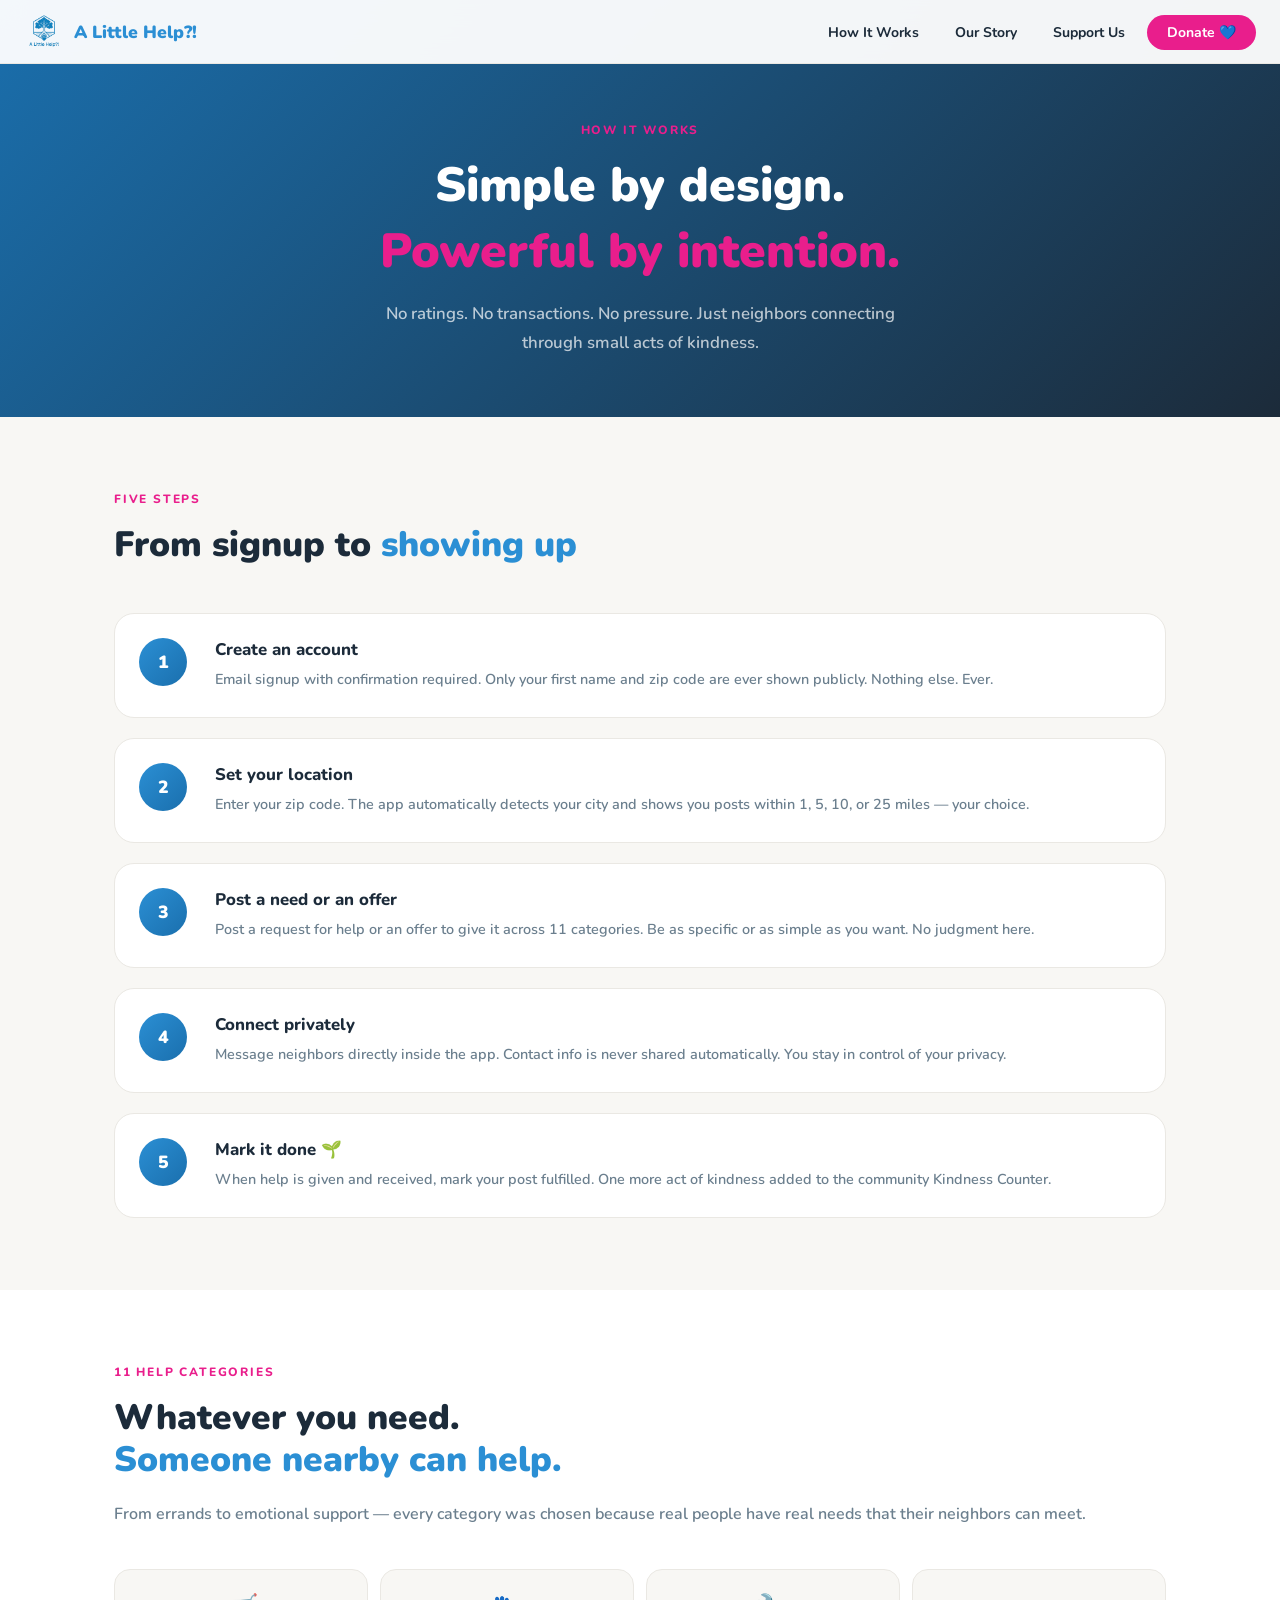
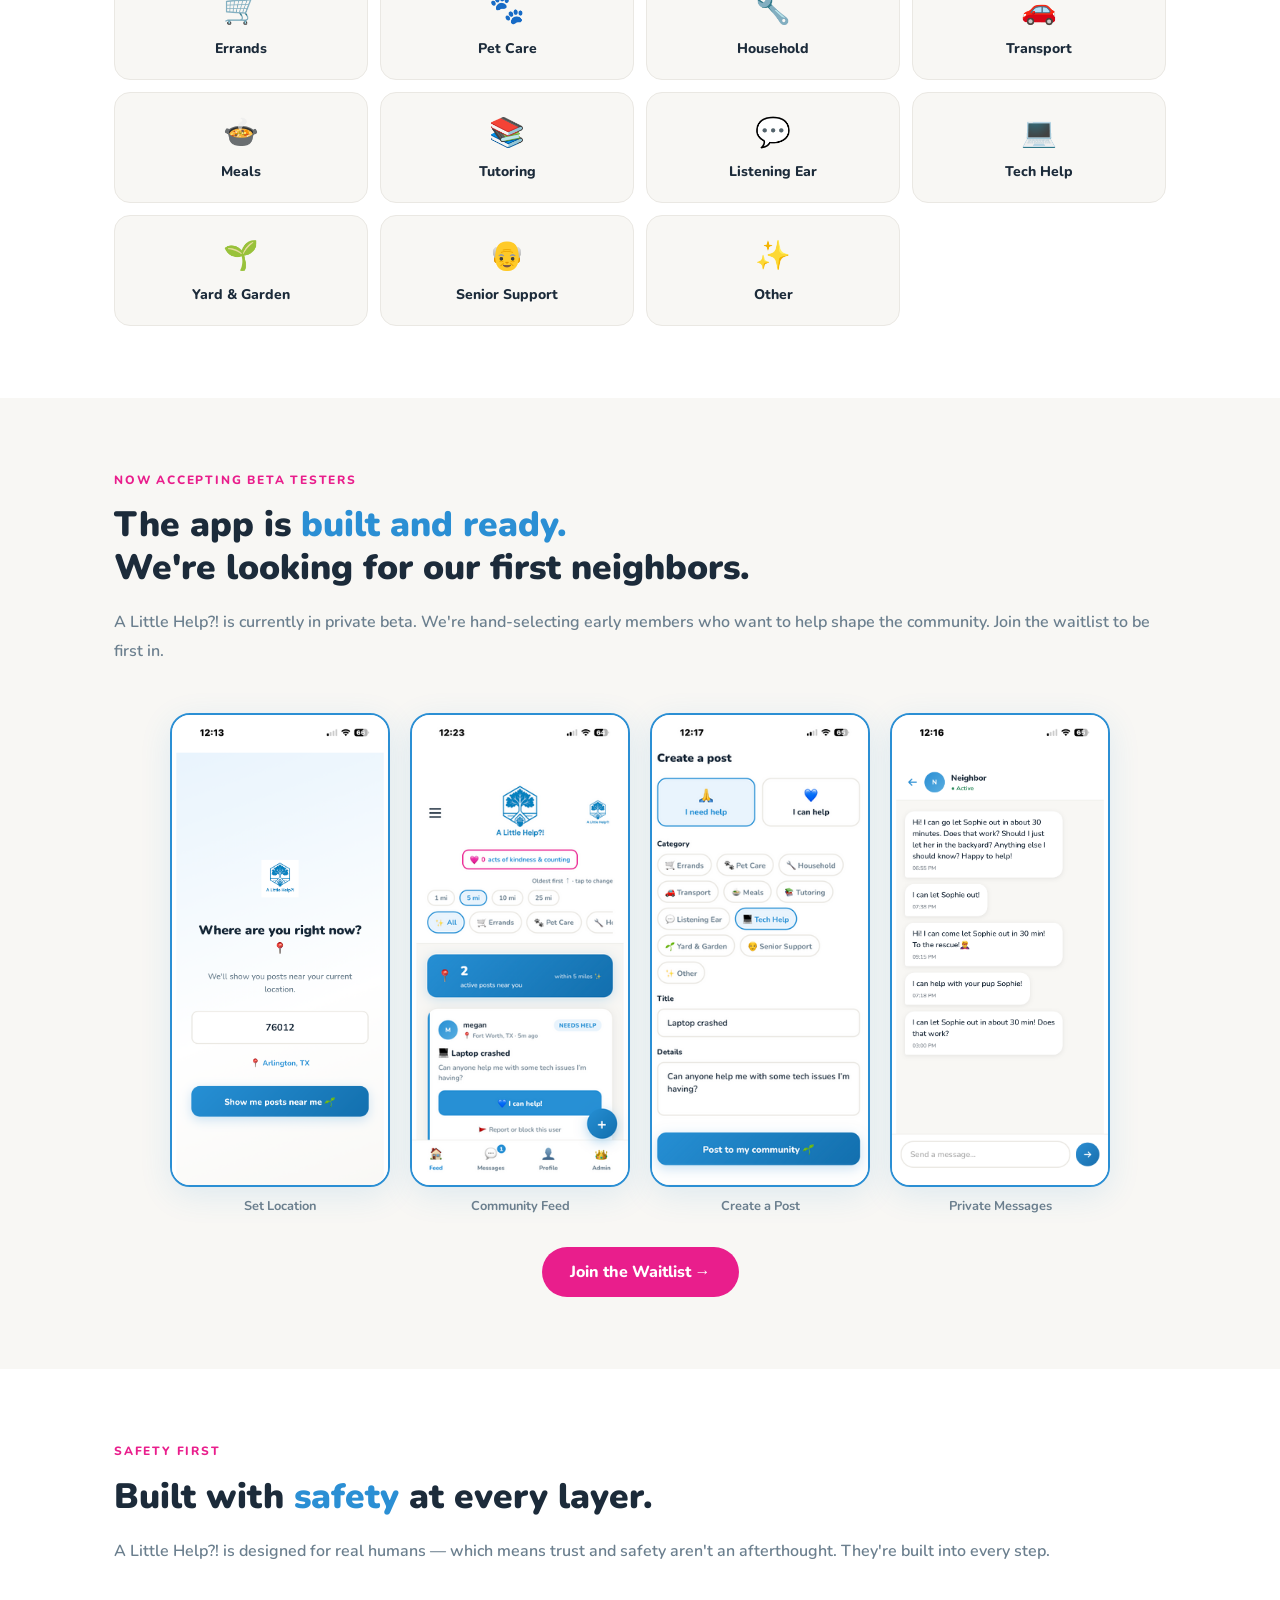
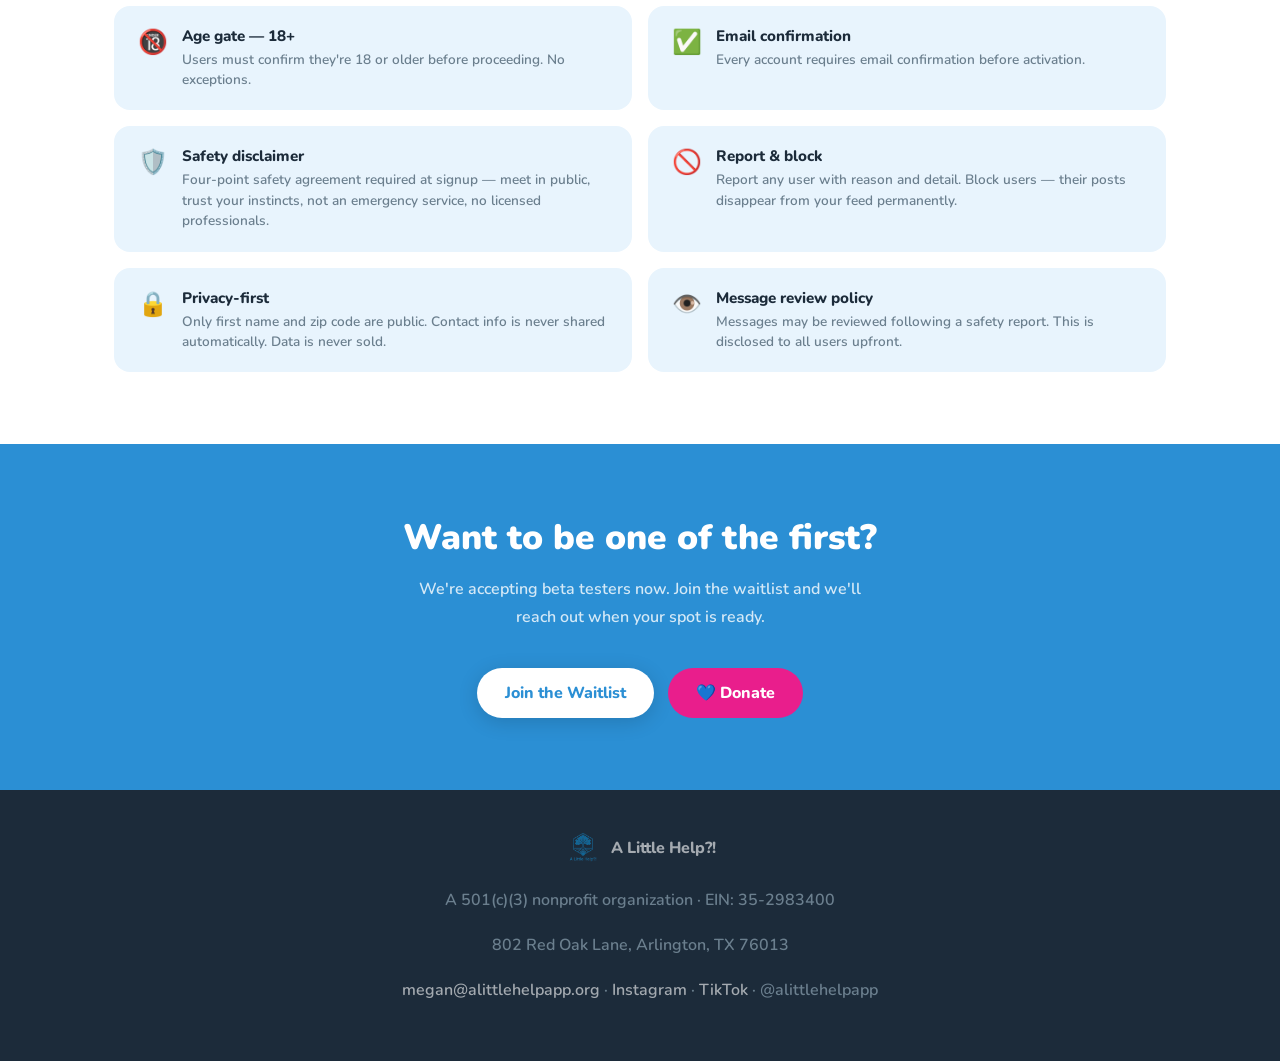
==== commit 85d56f79: "Update how-it-works.html" ====
--- a/how-it-works.html
+++ b/how-it-works.html
@@ -141,15 +141,15 @@
 
 <nav>
   <a href="index.html" class="nav-logo">
-    <img src="logo192.png" alt="A Little Help?! Logo">
+    <img src="transparentlogo.png" alt="A Little Help?! Logo">
     <span>A Little Help?!</span>
   </a>
   <button class="hamburger" onclick="toggleNav()" aria-label="Menu">
     <span></span><span></span><span></span>
   </button>
   <ul class="nav-links" id="navLinks">
+    <li><a href="how-it-works.html">How It Works</a></li>
     <li><a href="story.html">Our Story</a></li>
-    <li><a href="how-it-works.html">How It Works</a></li>
     <li><a href="support.html">Support Us</a></li>
     <li><a href="https://donorbox.org/launch-fund-for-a-little-help" class="btn-nav">Donate 💙</a></li>
   </ul>
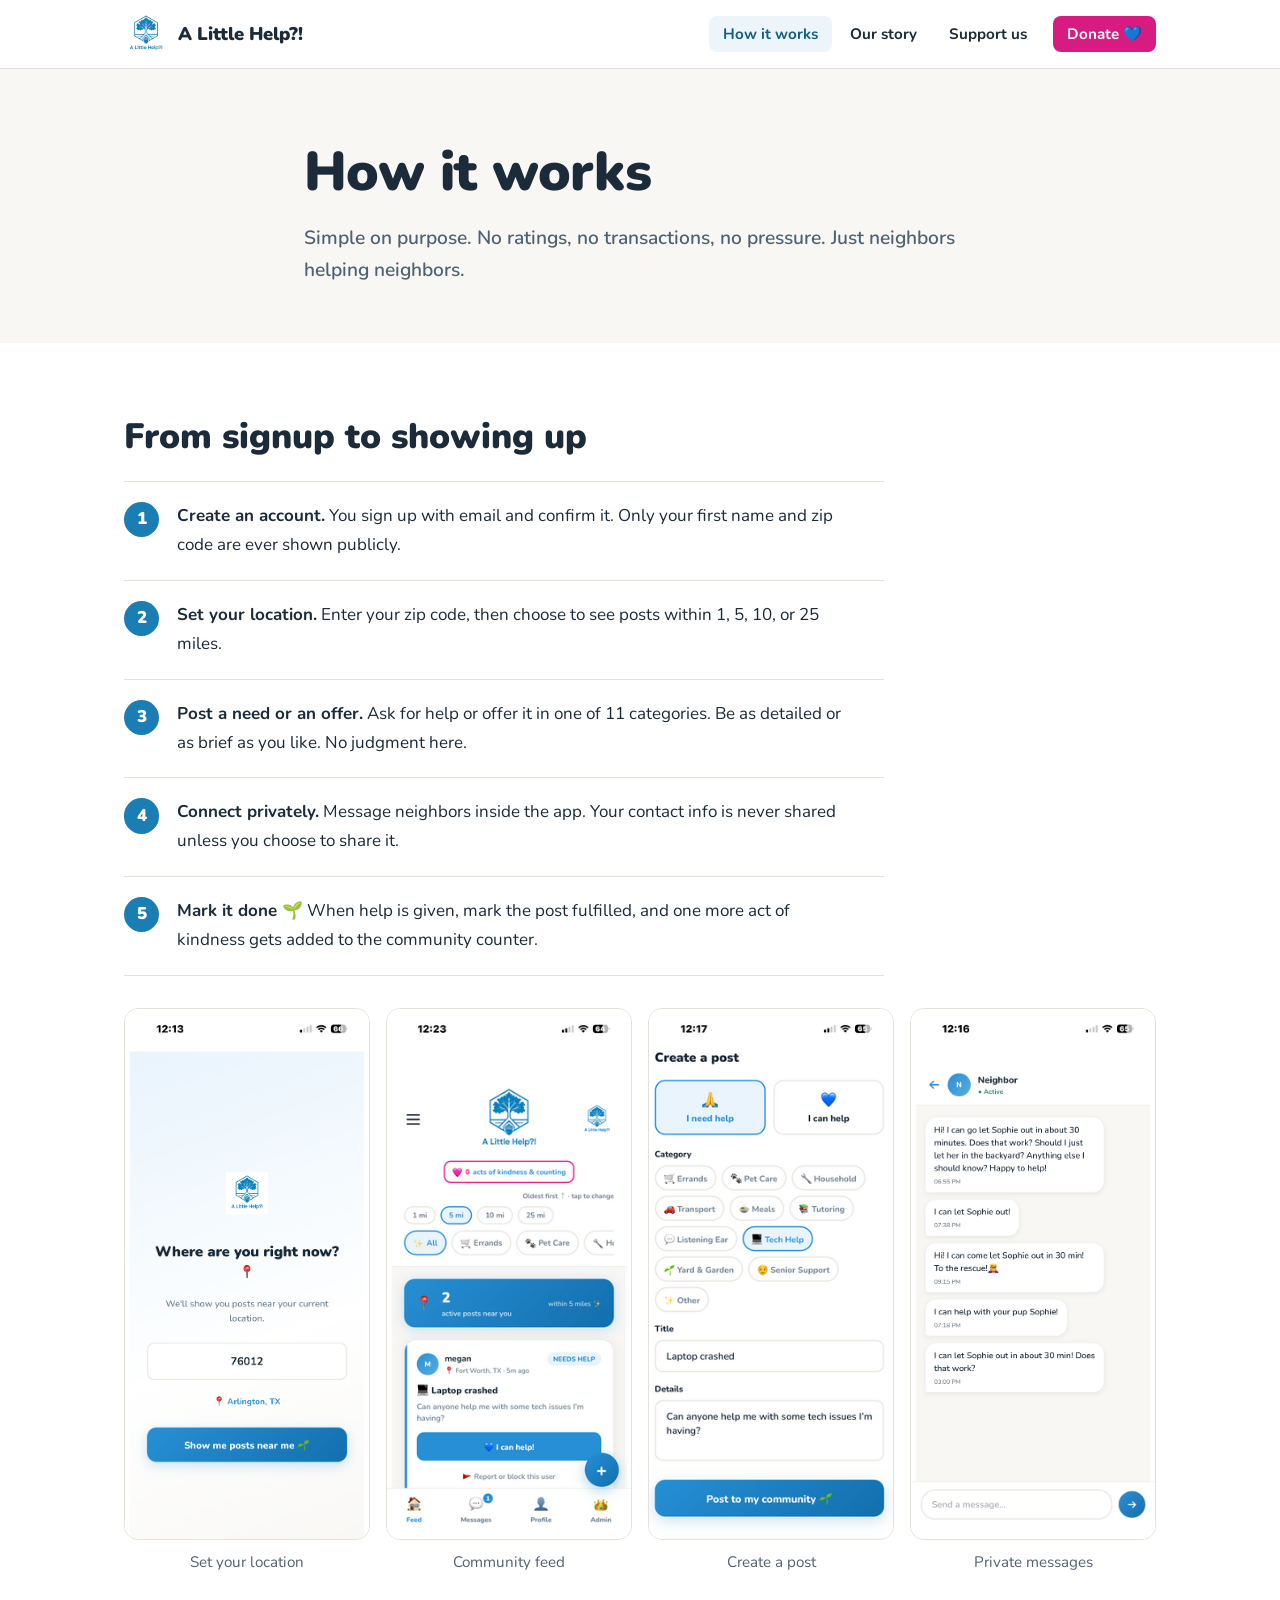
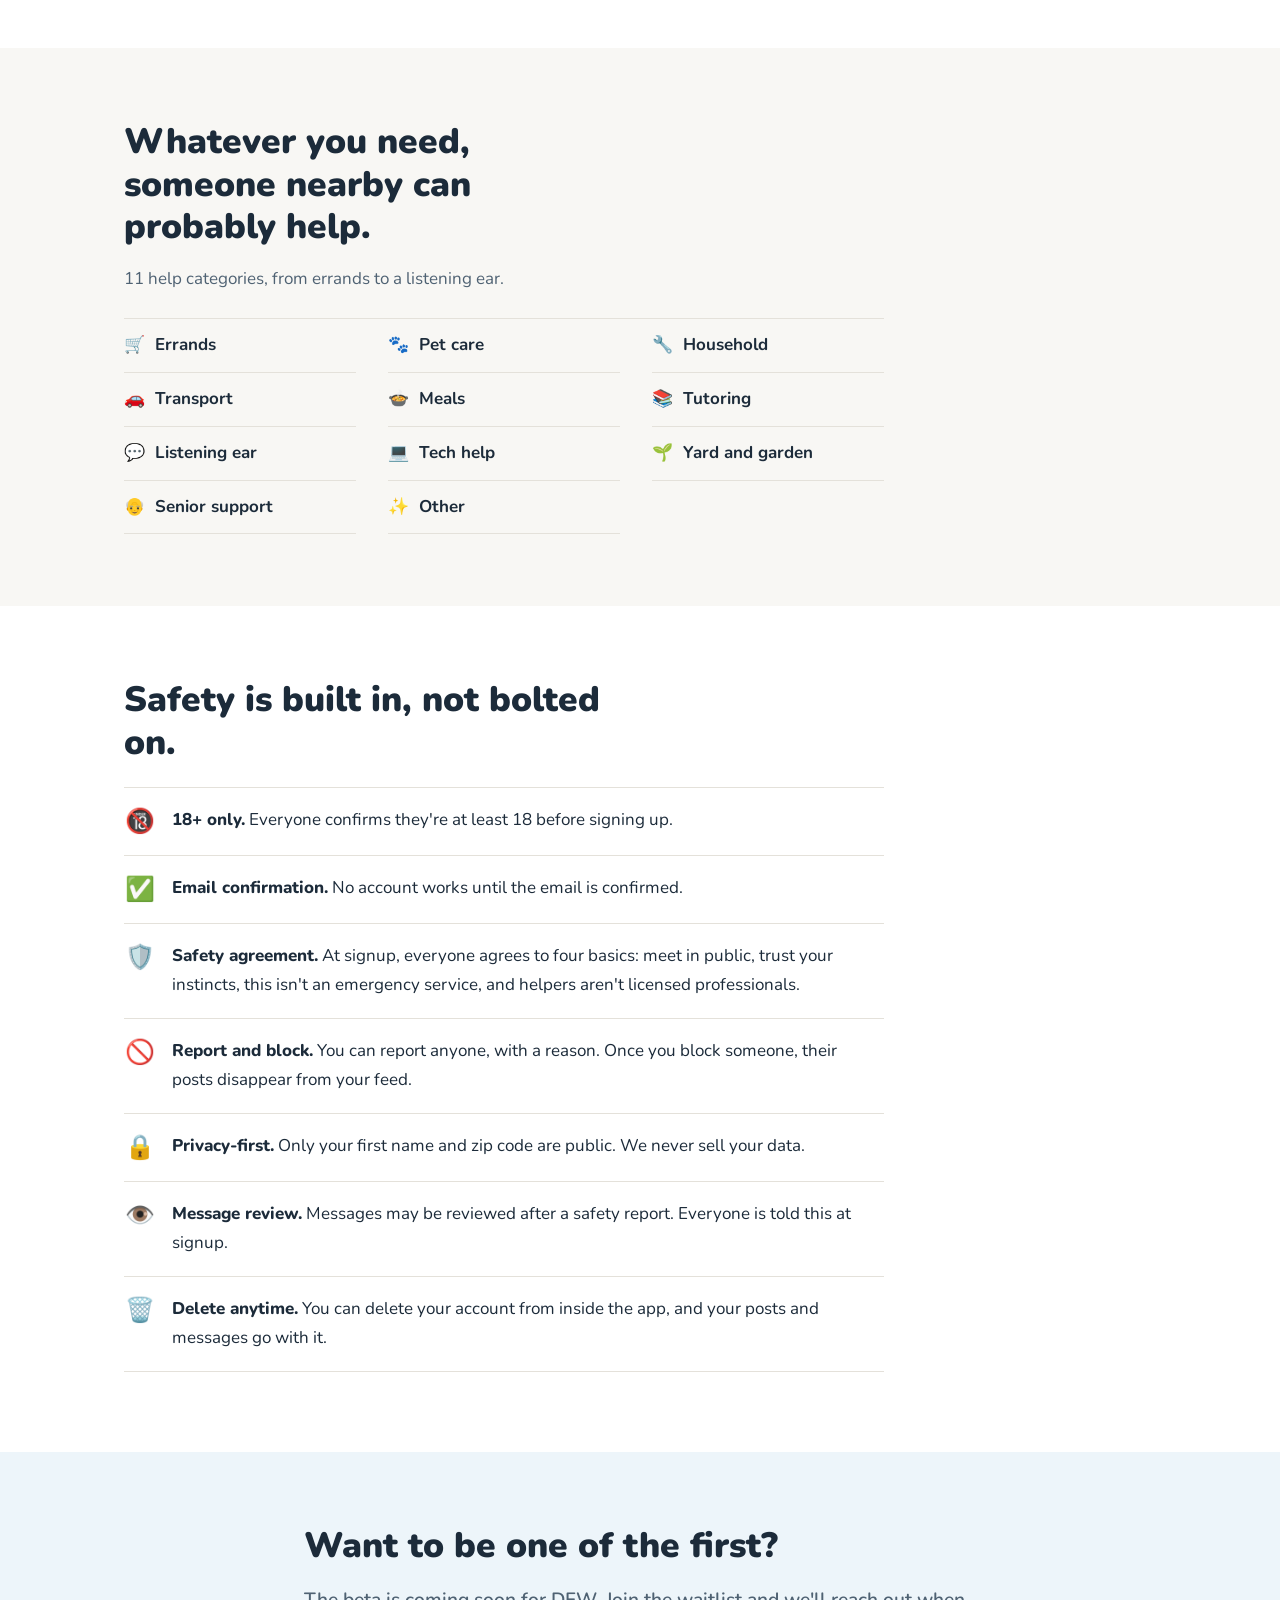
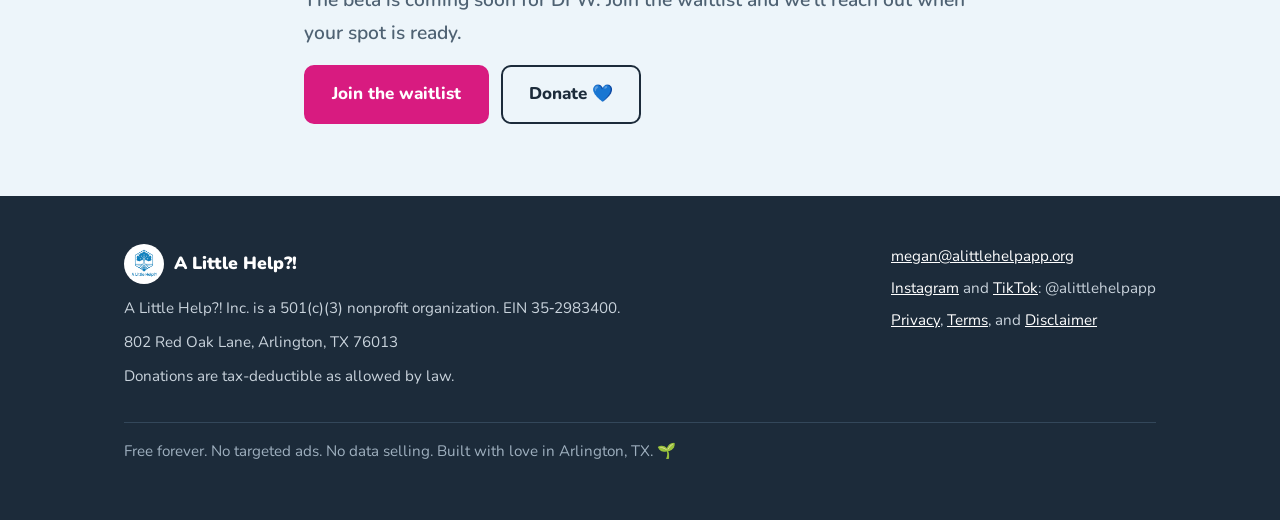
==== commit 5340d23b: "Update how-it-works.html" ====
--- a/how-it-works.html
+++ b/how-it-works.html
@@ -3,341 +3,220 @@
 <head>
 <meta charset="UTF-8">
 <meta name="viewport" content="width=device-width, initial-scale=1.0">
-<title>How It Works — A Little Help?!</title>
-<link rel="preconnect" href="https://fonts.googleapis.com">
-<link href="https://fonts.googleapis.com/css2?family=Nunito:wght@400;600;700;800;900&display=swap" rel="stylesheet">
+<title>How it works | A Little Help?!</title>
+<meta name="description" content="How A Little Help?! works: five simple steps, 11 help categories, and safety built in. Free, privacy-first, and run by a 501(c)(3) nonprofit.">
+<link rel="icon" href="logo192.png">
+<link rel="stylesheet" href="nunito.css">
 <style>
   :root {
-    --blue: #2B8FD4; --dark-blue: #1A6FAD; --light-blue: #E8F4FD;
-    --pink: #e91e8c; --off-white: #F8F7F4; --warm-gray: #EAE8E3;
-    --dark-text: #1C2B3A; --muted: #6B7F8E; --white: #ffffff;
+    --paper: #F8F7F4; --white: #ffffff; --ink: #1C2B3A; --muted: #4F6273;
+    --blue: #1A7DB4; --blue-dark: #145F8A; --tint: #EDF5FA;
+    --pink: #D81B80; --pink-dark: #B5146A; --line: #E4E1DA;
   }
   * { margin: 0; padding: 0; box-sizing: border-box; }
   html { scroll-behavior: smooth; }
-  body { font-family: 'Nunito', sans-serif; background: var(--off-white); color: var(--dark-text); overflow-x: hidden; }
-
-  nav {
-    position: fixed; top: 0; left: 0; right: 0; z-index: 100;
-    background: rgba(255,255,255,0.95); backdrop-filter: blur(12px);
-    border-bottom: 1px solid var(--warm-gray); padding: 0 24px;
-    height: 64px; display: flex; align-items: center; justify-content: space-between;
+  @media (prefers-reduced-motion: reduce) { html { scroll-behavior: auto; } }
+  body { font-family: 'Nunito', system-ui, -apple-system, 'Segoe UI', sans-serif; background: var(--paper); color: var(--ink); line-height: 1.7; font-size: 1.0625rem; overflow-x: hidden; }
+  img { max-width: 100%; height: auto; display: block; }
+  a { color: var(--blue-dark); }
+  a:focus-visible, button:focus-visible { outline: 3px solid var(--blue); outline-offset: 3px; border-radius: 4px; }
+
+  nav { position: sticky; top: 0; z-index: 100; background: var(--white); border-bottom: 1px solid var(--line); }
+  .nav-inner { max-width: 1080px; margin: 0 auto; padding: 0 24px; height: 68px; display: flex; align-items: center; justify-content: space-between; }
+  .nav-logo { display: flex; align-items: center; gap: 10px; text-decoration: none; }
+  .nav-logo img { height: 44px; width: 44px; object-fit: contain; }
+  .nav-logo span { font-weight: 900; font-size: 1.15rem; color: var(--ink); }
+  .nav-links { display: flex; align-items: center; gap: 4px; list-style: none; }
+  .nav-links a { text-decoration: none; font-weight: 700; font-size: 0.95rem; color: var(--ink); padding: 8px 14px; border-radius: 8px; }
+  .nav-links a:hover, .nav-links a[aria-current="page"] { color: var(--blue-dark); background: var(--tint); }
+  .nav-links .nav-donate { background: var(--pink); color: var(--white); margin-left: 8px; }
+  .nav-links .nav-donate:hover { background: var(--pink-dark); color: var(--white); }
+  .menu-btn { display: none; background: none; border: 1px solid var(--line); border-radius: 8px; cursor: pointer; padding: 8px 12px; font: inherit; font-weight: 800; color: var(--ink); }
+  @media (max-width: 800px) {
+    .menu-btn { display: block; }
+    .nav-links { display: none; position: absolute; top: 68px; left: 0; right: 0; background: var(--white); flex-direction: column; align-items: stretch; padding: 12px 24px 20px; border-bottom: 1px solid var(--line); }
+    .nav-links.open { display: flex; }
+    .nav-links .nav-donate { margin: 8px 0 0; text-align: center; }
   }
-  .nav-logo { display: flex; align-items: center; gap: 10px; text-decoration: none; }
-  .nav-logo img { height: 40px; width: 40px; object-fit: contain; }
-  .nav-logo span { font-weight: 900; font-size: 1.1rem; color: var(--blue); }
-  .nav-links { display: flex; align-items: center; gap: 8px; list-style: none; }
-  .nav-links a { text-decoration: none; font-weight: 700; font-size: 0.875rem; color: var(--dark-text); padding: 8px 14px; border-radius: 99px; transition: all 0.2s; }
-  .nav-links a:hover { background: var(--light-blue); color: var(--blue); }
-  .nav-links .btn-nav { background: var(--pink); color: white; padding: 8px 20px; }
-  .nav-links .btn-nav:hover { background: #c91578; color: white; }
-  .hamburger { display: none; background: none; border: none; cursor: pointer; padding: 8px; flex-direction: column; gap: 5px; }
-  .hamburger span { display: block; width: 24px; height: 2px; background: var(--dark-text); border-radius: 2px; }
-  @media (max-width: 768px) {
-    .hamburger { display: flex; }
-    .nav-links { display: none; position: fixed; top: 64px; left: 0; right: 0; background: white; flex-direction: column; padding: 16px; border-bottom: 1px solid var(--warm-gray); gap: 4px; }
-    .nav-links.open { display: flex; }
-    .nav-links a { width: 100%; text-align: center; }
-  }
-
-  .page-hero {
-    padding: 120px 24px 60px;
-    background: linear-gradient(135deg, var(--dark-blue), var(--dark-text));
-    text-align: center;
-  }
-  .page-hero .label { font-size: 0.75rem; font-weight: 800; letter-spacing: 0.15em; text-transform: uppercase; color: var(--pink); margin-bottom: 12px; }
-  .page-hero h1 { font-size: clamp(2rem, 5vw, 3rem); font-weight: 900; color: white; margin-bottom: 16px; }
-  .page-hero h1 span { color: var(--pink); }
-  .page-hero p { font-size: 1.05rem; color: rgba(255,255,255,0.7); font-weight: 600; max-width: 540px; margin: 0 auto; line-height: 1.7; }
-
-  .container { max-width: 1100px; margin: 0 auto; padding: 0 24px; }
-  section { padding: 72px 24px; }
-  section.alt { background: white; }
-
-  .section-label { font-size: 0.75rem; font-weight: 800; letter-spacing: 0.15em; text-transform: uppercase; color: var(--pink); margin-bottom: 12px; }
-  h2 { font-size: clamp(1.6rem, 3vw, 2.2rem); font-weight: 900; color: var(--dark-text); line-height: 1.2; margin-bottom: 20px; }
-  h2 span { color: var(--blue); }
-  p { font-size: 1rem; font-weight: 600; color: var(--muted); line-height: 1.8; margin-bottom: 16px; }
-
-  /* STEPS */
-  .steps-list { margin-top: 48px; display: flex; flex-direction: column; gap: 20px; }
-  .step-item {
-    display: grid; grid-template-columns: 56px 1fr; gap: 20px;
-    align-items: flex-start; background: white; border-radius: 20px;
-    padding: 24px; border: 1px solid var(--warm-gray);
-  }
-  .step-num {
-    width: 48px; height: 48px; border-radius: 50%;
-    background: linear-gradient(135deg, var(--blue), var(--dark-blue));
-    color: white; font-size: 1.1rem; font-weight: 900;
-    display: flex; align-items: center; justify-content: center; flex-shrink: 0;
-  }
-  .step-content h3 { font-size: 1.05rem; font-weight: 800; color: var(--dark-text); margin-bottom: 6px; }
-  .step-content p { margin: 0; font-size: 0.9rem; }
-
-  /* CATEGORIES */
-  .cats-grid {
-    display: grid; grid-template-columns: repeat(4, 1fr); gap: 12px; margin-top: 40px;
-  }
-  @media (max-width: 768px) { .cats-grid { grid-template-columns: repeat(2, 1fr); } }
-  @media (max-width: 400px) { .cats-grid { grid-template-columns: 1fr 1fr; } }
-
-  .cat-card {
-    background: var(--off-white); border: 1px solid var(--warm-gray);
-    border-radius: 16px; padding: 20px 16px; text-align: center;
-  }
-  .cat-card .emoji { font-size: 1.8rem; display: block; margin-bottom: 8px; }
-  .cat-card span { font-size: 0.875rem; font-weight: 800; color: var(--dark-text); }
-
-  /* SCREENSHOTS */
-  .screens-row {
-    display: flex; flex-wrap: wrap; gap: 20px; margin-top: 48px; justify-content: center;
-  }
-  .screen-wrap { display: flex; flex-direction: column; width: 220px; flex-shrink: 0; }
-  .screen-wrap img {
-    width: 220px; height: auto; border-radius: 20px; border: 2px solid var(--blue);
-    box-shadow: 0 8px 32px rgba(43,143,212,0.12); display: block;
-  }
-  @media (max-width: 520px) {
-    .screen-wrap { width: 140px; }
-    .screen-wrap img { width: 140px; }
-  }
-  .screen-wrap .slabel { text-align: center; font-size: 0.8rem; font-weight: 700; color: var(--muted); margin-top: 10px; }
-
-  /* SAFETY */
-  .safety-grid {
-    display: grid; grid-template-columns: repeat(2, 1fr); gap: 16px; margin-top: 40px;
-  }
-  @media (max-width: 640px) { .safety-grid { grid-template-columns: 1fr; } }
-  .safety-item {
-    background: var(--light-blue); border-radius: 16px; padding: 20px 24px;
-    display: flex; gap: 14px; align-items: flex-start;
-  }
-  .safety-icon { font-size: 1.5rem; flex-shrink: 0; }
-  .safety-item h4 { font-size: 0.95rem; font-weight: 800; color: var(--dark-text); margin-bottom: 4px; }
-  .safety-item p { font-size: 0.85rem; margin: 0; line-height: 1.5; }
-
-  /* CTA */
-  .cta-section {
-    background: var(--blue); text-align: center; padding: 72px 24px;
-  }
-  .cta-section h2 { color: white; margin-bottom: 16px; }
-  .cta-section p { color: rgba(255,255,255,0.8); margin-bottom: 36px; max-width: 480px; margin-left: auto; margin-right: auto; }
-  .cta-buttons { display: flex; flex-wrap: wrap; justify-content: center; gap: 14px; }
-  .btn { display: inline-flex; align-items: center; gap: 8px; padding: 14px 28px; border-radius: 99px; font-family: 'Nunito', sans-serif; font-weight: 800; font-size: 1rem; text-decoration: none; cursor: pointer; border: none; transition: all 0.2s; }
-  .btn-primary { background: white; color: var(--blue); box-shadow: 0 4px 20px rgba(0,0,0,0.15); }
-  .btn-primary:hover { transform: translateY(-2px); }
-  .btn-pink { background: var(--pink); color: white; }
-  .btn-pink:hover { background: #c91578; transform: translateY(-2px); }
-
-  footer { background: var(--dark-text); color: rgba(255,255,255,0.5); padding: 40px 24px; text-align: center; font-size: 0.8rem; font-weight: 600; line-height: 1.8; }
-  footer a { color: rgba(255,255,255,0.6); text-decoration: none; }
-  footer a:hover { color: var(--blue); }
-  .footer-logo { display: flex; align-items: center; justify-content: center; gap: 10px; margin-bottom: 20px; }
-  .footer-logo img { height: 36px; filter: opacity(0.7); }
-  .footer-logo span { font-size: 1rem; font-weight: 800; color: rgba(255,255,255,0.6); }
+
+  .wrap { max-width: 1080px; margin: 0 auto; padding: 0 24px; }
+  .narrow { max-width: 720px; }
+  section { padding: 72px 0; }
+  section[id] { scroll-margin-top: 80px; }
+  section.tint { background: var(--tint); }
+  section.white { background: var(--white); }
+  .page-top { padding: 72px 0 40px; }
+  h1 { font-size: clamp(2.2rem, 5.5vw, 3.4rem); font-weight: 900; line-height: 1.15; letter-spacing: -0.01em; margin-bottom: 18px; max-width: 18ch; }
+  h2 { font-size: clamp(1.6rem, 3.6vw, 2.2rem); font-weight: 900; line-height: 1.2; margin-bottom: 18px; max-width: 24ch; }
+  h3 { font-size: 1.15rem; font-weight: 800; line-height: 1.35; margin: 28px 0 8px; }
+  p { margin-bottom: 16px; max-width: 68ch; }
+  .lede { font-size: 1.2rem; color: var(--muted); font-weight: 600; max-width: 56ch; }
+  .muted { color: var(--muted); }
+  .small { font-size: 0.9rem; }
+
+  .btn { display: inline-block; text-decoration: none; font-weight: 800; padding: 13px 26px; border-radius: 10px; background: var(--pink); color: var(--white); border: 2px solid var(--pink); }
+  .btn:hover { background: var(--pink-dark); border-color: var(--pink-dark); color: var(--white); }
+  .btn-quiet { background: transparent; color: var(--ink); border-color: var(--ink); }
+  .btn-quiet:hover { background: var(--ink); border-color: var(--ink); color: var(--white); }
+  .btns { display: flex; flex-wrap: wrap; gap: 12px; margin-top: 8px; }
+  .text-link { font-weight: 800; color: var(--blue-dark); }
+
+  .rows { border-top: 1px solid var(--line); margin: 24px 0 8px; max-width: 760px; }
+  .row { display: flex; gap: 16px; padding: 18px 0; border-bottom: 1px solid var(--line); }
+  .row .e { font-size: 1.5rem; line-height: 1.3; flex: 0 0 auto; width: 2rem; text-align: center; }
+  .row p { margin: 0; }
+  .row b { font-weight: 800; }
+
+  .media { display: grid; grid-template-columns: minmax(0, 2fr) minmax(0, 3fr); gap: 48px; align-items: start; }
+  .media.logo-left { grid-template-columns: 220px minmax(0, 1fr); }
+  @media (max-width: 760px) { .media, .media.logo-left { grid-template-columns: 1fr; gap: 24px; } .media.logo-left img { width: 160px; } }
+  figure { margin: 24px 0; }
+  figure img { border-radius: 8px; width: 100%; }
+  figcaption { font-size: 0.95rem; color: var(--muted); margin-top: 10px; }
+
+  .callout { border-left: 4px solid var(--blue); padding: 4px 0 4px 20px; margin: 24px 0; max-width: 64ch; }
+  .callout p { margin: 0; font-weight: 700; }
+
+  footer { background: var(--ink); color: #C9D3DC; padding: 48px 0; font-size: 0.95rem; }
+  footer .wrap { display: grid; grid-template-columns: minmax(0, 1fr) auto; gap: 24px 48px; align-items: start; }
+  footer a { color: var(--white); }
+  footer p { margin-bottom: 8px; max-width: none; }
+  .foot-name { display: flex; align-items: center; gap: 10px; font-weight: 900; color: var(--white); font-size: 1.1rem; margin-bottom: 12px; }
+  .foot-name img { width: 40px; height: 40px; object-fit: contain; background: var(--white); border-radius: 50%; padding: 3px; }
+  .foot-links { list-style: none; }
+  .foot-links li { margin-bottom: 6px; }
+  .foot-promise { grid-column: 1 / -1; border-top: 1px solid #33475A; padding-top: 16px; color: #9FB0BF; }
+  @media (max-width: 640px) { footer .wrap { grid-template-columns: 1fr; } }
+
+  .steps { list-style: none; counter-reset: s; border-top: 1px solid var(--line); max-width: 760px; margin: 24px 0; }
+  .steps li { counter-increment: s; display: flex; gap: 18px; padding: 20px 0; border-bottom: 1px solid var(--line); }
+  .steps li::before { content: counter(s); flex: 0 0 2.2rem; height: 2.2rem; border-radius: 50%; background: var(--blue); color: var(--white); font-weight: 900; display: flex; align-items: center; justify-content: center; }
+  .steps p { margin: 0; }
+  .cats { list-style: none; display: grid; grid-template-columns: repeat(3, minmax(0, 1fr)); gap: 0 32px; max-width: 760px; margin-top: 24px; border-top: 1px solid var(--line); }
+  .cats li { padding: 12px 0; border-bottom: 1px solid var(--line); font-weight: 700; }
+  .cats li span { margin-right: 10px; }
+  @media (max-width: 640px) { .cats { grid-template-columns: repeat(2, minmax(0, 1fr)); gap: 0 20px; } }
+  .screens { display: grid; grid-template-columns: repeat(4, minmax(0, 1fr)); gap: 16px; margin-top: 32px; }
+  .screens figure { margin: 0; }
+  .screens img { border-radius: 14px; border: 1px solid var(--line); background: var(--white); }
+  .screens figcaption { text-align: center; }
+  @media (max-width: 760px) { .screens { grid-template-columns: repeat(2, minmax(0, 1fr)); } }
 </style>
 </head>
 <body>
 
 <nav>
-  <a href="index.html" class="nav-logo">
-    <img src="transparentlogo.png" alt="A Little Help?! Logo">
-    <span>A Little Help?!</span>
-  </a>
-  <button class="hamburger" onclick="toggleNav()" aria-label="Menu">
-    <span></span><span></span><span></span>
-  </button>
-  <ul class="nav-links" id="navLinks">
-    <li><a href="how-it-works.html">How It Works</a></li>
-    <li><a href="story.html">Our Story</a></li>
-    <li><a href="support.html">Support Us</a></li>
-    <li><a href="https://donorbox.org/launch-fund-for-a-little-help" class="btn-nav">Donate 💙</a></li>
-  </ul>
+  <div class="nav-inner">
+    <a href="index.html" class="nav-logo">
+      <img src="transparentlogo.png" alt="" width="44" height="44">
+      <span>A Little Help?!</span>
+    </a>
+    <button class="menu-btn" id="menuBtn" aria-expanded="false" aria-controls="navLinks">Menu</button>
+    <ul class="nav-links" id="navLinks">
+      <li><a href="how-it-works.html" aria-current="page">How it works</a></li>
+      <li><a href="story.html">Our story</a></li>
+      <li><a href="support.html">Support us</a></li>
+      <li><a href="https://donorbox.org/launch-fund-for-a-little-help" class="nav-donate">Donate 💙</a></li>
+    </ul>
+  </div>
 </nav>
 
-<div class="page-hero">
-  <p class="label">How It Works</p>
-  <h1>Simple by design.<br><span>Powerful by intention.</span></h1>
-  <p>No ratings. No transactions. No pressure. Just neighbors connecting through small acts of kindness.</p>
-</div>
-
-<!-- STEPS -->
+<main>
+
+<section class="page-top">
+  <div class="wrap narrow">
+    <h1>How it works</h1>
+    <p class="lede">Simple on purpose. No ratings, no transactions, no pressure. Just neighbors helping neighbors.</p>
+  </div>
+</section>
+
+<section class="white">
+  <div class="wrap">
+    <h2>From signup to showing up</h2>
+    <ol class="steps">
+      <li><p><b>Create an account.</b> You sign up with email and confirm it. Only your first name and zip code are ever shown publicly.</p></li>
+      <li><p><b>Set your location.</b> Enter your zip code, then choose to see posts within 1, 5, 10, or 25 miles.</p></li>
+      <li><p><b>Post a need or an offer.</b> Ask for help or offer it in one of 11 categories. Be as detailed or as brief as you like. No judgment here.</p></li>
+      <li><p><b>Connect privately.</b> Message neighbors inside the app. Your contact info is never shared unless you choose to share it.</p></li>
+      <li><p><b>Mark it done 🌱</b> When help is given, mark the post fulfilled, and one more act of kindness gets added to the community counter.</p></li>
+    </ol>
+    <div class="screens">
+      <figure><img src="appzipcodescreen.PNG" alt="App screen for setting your location" loading="lazy"><figcaption>Set your location</figcaption></figure>
+      <figure><img src="appfeedscreen.PNG" alt="App screen showing the community feed" loading="lazy"><figcaption>Community feed</figcaption></figure>
+      <figure><img src="appcreatepostscreen.png" alt="App screen for creating a post" loading="lazy"><figcaption>Create a post</figcaption></figure>
+      <figure><img src="appmessagesscreen.PNG" alt="App screen showing private messages" loading="lazy"><figcaption>Private messages</figcaption></figure>
+    </div>
+  </div>
+</section>
+
 <section>
-  <div class="container">
-    <p class="section-label">Five Steps</p>
-    <h2>From signup to <span>showing up</span></h2>
-    <div class="steps-list">
-      <div class="step-item">
-        <div class="step-num">1</div>
-        <div class="step-content">
-          <h3>Create an account</h3>
-          <p>Email signup with confirmation required. Only your first name and zip code are ever shown publicly. Nothing else. Ever.</p>
-        </div>
-      </div>
-      <div class="step-item">
-        <div class="step-num">2</div>
-        <div class="step-content">
-          <h3>Set your location</h3>
-          <p>Enter your zip code. The app automatically detects your city and shows you posts within 1, 5, 10, or 25 miles — your choice.</p>
-        </div>
-      </div>
-      <div class="step-item">
-        <div class="step-num">3</div>
-        <div class="step-content">
-          <h3>Post a need or an offer</h3>
-          <p>Post a request for help or an offer to give it across 11 categories. Be as specific or as simple as you want. No judgment here.</p>
-        </div>
-      </div>
-      <div class="step-item">
-        <div class="step-num">4</div>
-        <div class="step-content">
-          <h3>Connect privately</h3>
-          <p>Message neighbors directly inside the app. Contact info is never shared automatically. You stay in control of your privacy.</p>
-        </div>
-      </div>
-      <div class="step-item">
-        <div class="step-num">5</div>
-        <div class="step-content">
-          <h3>Mark it done 🌱</h3>
-          <p>When help is given and received, mark your post fulfilled. One more act of kindness added to the community Kindness Counter.</p>
-        </div>
-      </div>
+  <div class="wrap">
+    <h2>Whatever you need, someone nearby can probably help.</h2>
+    <p class="muted">11 help categories, from errands to a listening ear.</p>
+    <ul class="cats">
+      <li><span aria-hidden="true">🛒</span>Errands</li>
+      <li><span aria-hidden="true">🐾</span>Pet care</li>
+      <li><span aria-hidden="true">🔧</span>Household</li>
+      <li><span aria-hidden="true">🚗</span>Transport</li>
+      <li><span aria-hidden="true">🍲</span>Meals</li>
+      <li><span aria-hidden="true">📚</span>Tutoring</li>
+      <li><span aria-hidden="true">💬</span>Listening ear</li>
+      <li><span aria-hidden="true">💻</span>Tech help</li>
+      <li><span aria-hidden="true">🌱</span>Yard and garden</li>
+      <li><span aria-hidden="true">👴</span>Senior support</li>
+      <li><span aria-hidden="true">✨</span>Other</li>
+    </ul>
+  </div>
+</section>
+
+<section class="white">
+  <div class="wrap">
+    <h2>Safety is built in, not bolted on.</h2>
+    <div class="rows">
+      <div class="row"><span class="e" aria-hidden="true">🔞</span><p><b>18+ only.</b> Everyone confirms they're at least 18 before signing up.</p></div>
+      <div class="row"><span class="e" aria-hidden="true">✅</span><p><b>Email confirmation.</b> No account works until the email is confirmed.</p></div>
+      <div class="row"><span class="e" aria-hidden="true">🛡️</span><p><b>Safety agreement.</b> At signup, everyone agrees to four basics: meet in public, trust your instincts, this isn't an emergency service, and helpers aren't licensed professionals.</p></div>
+      <div class="row"><span class="e" aria-hidden="true">🚫</span><p><b>Report and block.</b> You can report anyone, with a reason. Once you block someone, their posts disappear from your feed.</p></div>
+      <div class="row"><span class="e" aria-hidden="true">🔒</span><p><b>Privacy-first.</b> Only your first name and zip code are public. We never sell your data.</p></div>
+      <div class="row"><span class="e" aria-hidden="true">👁️</span><p><b>Message review.</b> Messages may be reviewed after a safety report. Everyone is told this at signup.</p></div>
+      <div class="row"><span class="e" aria-hidden="true">🗑️</span><p><b>Delete anytime.</b> You can delete your account from inside the app, and your posts and messages go with it.</p></div>
     </div>
   </div>
 </section>
 
-<!-- CATEGORIES -->
-<section class="alt">
-  <div class="container">
-    <p class="section-label">11 Help Categories</p>
-    <h2>Whatever you need.<br><span>Someone nearby can help.</span></h2>
-    <p>From errands to emotional support — every category was chosen because real people have real needs that their neighbors can meet.</p>
-    <div class="cats-grid">
-      <div class="cat-card"><span class="emoji">🛒</span><span>Errands</span></div>
-      <div class="cat-card"><span class="emoji">🐾</span><span>Pet Care</span></div>
-      <div class="cat-card"><span class="emoji">🔧</span><span>Household</span></div>
-      <div class="cat-card"><span class="emoji">🚗</span><span>Transport</span></div>
-      <div class="cat-card"><span class="emoji">🍲</span><span>Meals</span></div>
-      <div class="cat-card"><span class="emoji">📚</span><span>Tutoring</span></div>
-      <div class="cat-card"><span class="emoji">💬</span><span>Listening Ear</span></div>
-      <div class="cat-card"><span class="emoji">💻</span><span>Tech Help</span></div>
-      <div class="cat-card"><span class="emoji">🌱</span><span>Yard & Garden</span></div>
-      <div class="cat-card"><span class="emoji">👴</span><span>Senior Support</span></div>
-      <div class="cat-card"><span class="emoji">✨</span><span>Other</span></div>
+<section class="tint">
+  <div class="wrap narrow">
+    <h2>Want to be one of the first?</h2>
+    <p class="lede">The beta is coming soon for DFW. Join the waitlist and we'll reach out when your spot is ready.</p>
+    <div class="btns"><a class="btn" href="https://alittlehelp.eo.page">Join the waitlist</a><a class="btn btn-quiet" href="https://donorbox.org/launch-fund-for-a-little-help">Donate 💙</a></div>
+  </div>
+</section>
+
+</main>
+
+<footer>
+  <div class="wrap">
+    <div>
+      <div class="foot-name"><img src="transparentlogo.png" alt="" width="40" height="40">A Little Help?!</div>
+      <p>A Little Help?! Inc. is a 501(c)(3) nonprofit organization. EIN 35&#8209;2983400.</p>
+      <p>802 Red Oak Lane, Arlington, TX 76013</p>
+      <p>Donations are tax-deductible as allowed by law.</p>
     </div>
-  </div>
-</section>
-
-<!-- SCREENSHOTS -->
-<section>
-  <div class="container">
-    <p class="section-label">Now Accepting Beta Testers</p>
-    <h2>The app is <span>built and ready.</span><br>We're looking for our first neighbors.</h2>
-    <p>A Little Help?! is currently in private beta. We're hand-selecting early members who want to help shape the community. Join the waitlist to be first in.</p>
-    <div class="screens-row">
-      <div class="screen-wrap">
-        <img src="appzipcodescreen.PNG" alt="Set Location">
-        <div class="slabel">Set Location</div>
-      </div>
-      <div class="screen-wrap">
-        <img src="appfeedscreen.PNG" alt="Community Feed">
-        <div class="slabel">Community Feed</div>
-      </div>
-      <div class="screen-wrap">
-        <img src="appcreatepostscreen.png" alt="Create a Post">
-        <div class="slabel">Create a Post</div>
-      </div>
-      <div class="screen-wrap">
-        <img src="appmessagesscreen.PNG" alt="Messages">
-        <div class="slabel">Private Messages</div>
-      </div>
-    </div>
-    <div style="text-align:center; margin-top:32px;">
-      <a href="https://bit.ly/alittlehelpwaitlist" class="btn btn-pink">Join the Waitlist →</a>
-    </div>
-  </div>
-</section>
-
-<!-- SAFETY -->
-<section class="alt">
-  <div class="container">
-    <p class="section-label">Safety First</p>
-    <h2>Built with <span>safety</span> at every layer.</h2>
-    <p>A Little Help?! is designed for real humans — which means trust and safety aren't an afterthought. They're built into every step.</p>
-    <div class="safety-grid">
-      <div class="safety-item">
-        <span class="safety-icon">🔞</span>
-        <div>
-          <h4>Age gate — 18+</h4>
-          <p>Users must confirm they're 18 or older before proceeding. No exceptions.</p>
-        </div>
-      </div>
-      <div class="safety-item">
-        <span class="safety-icon">✅</span>
-        <div>
-          <h4>Email confirmation</h4>
-          <p>Every account requires email confirmation before activation.</p>
-        </div>
-      </div>
-      <div class="safety-item">
-        <span class="safety-icon">🛡️</span>
-        <div>
-          <h4>Safety disclaimer</h4>
-          <p>Four-point safety agreement required at signup — meet in public, trust your instincts, not an emergency service, no licensed professionals.</p>
-        </div>
-      </div>
-      <div class="safety-item">
-        <span class="safety-icon">🚫</span>
-        <div>
-          <h4>Report & block</h4>
-          <p>Report any user with reason and detail. Block users — their posts disappear from your feed permanently.</p>
-        </div>
-      </div>
-      <div class="safety-item">
-        <span class="safety-icon">🔒</span>
-        <div>
-          <h4>Privacy-first</h4>
-          <p>Only first name and zip code are public. Contact info is never shared automatically. Data is never sold.</p>
-        </div>
-      </div>
-      <div class="safety-item">
-        <span class="safety-icon">👁️</span>
-        <div>
-          <h4>Message review policy</h4>
-          <p>Messages may be reviewed following a safety report. This is disclosed to all users upfront.</p>
-        </div>
-      </div>
-    </div>
-  </div>
-</section>
-
-<!-- CTA -->
-<section class="cta-section">
-  <div class="container">
-    <h2>Want to be one of the first?</h2>
-    <p>We're accepting beta testers now. Join the waitlist and we'll reach out when your spot is ready.</p>
-    <div class="cta-buttons">
-      <a href="https://bit.ly/alittlehelpwaitlist" class="btn btn-primary">Join the Waitlist</a>
-      <a href="https://donorbox.org/launch-fund-for-a-little-help" class="btn btn-pink">💙 Donate</a>
-    </div>
-  </div>
-</section>
-
-<footer>
-  <div class="footer-logo">
-    <img src="transparentlogo.png" alt="Logo">
-    <span>A Little Help?!</span>
-  </div>
-  <p>A 501(c)(3) nonprofit organization · EIN: 35-2983400</p>
-  <p>802 Red Oak Lane, Arlington, TX 76013</p>
-  <p style="margin-top: 12px;">
-    <a href="mailto:megan@alittlehelpapp.org">megan@alittlehelpapp.org</a> ·
-    <a href="https://instagram.com/alittlehelpapp">Instagram</a> · <a href="https://tiktok.com/@alittlehelpapp">TikTok</a> · @alittlehelpapp
-  </p>
+    <ul class="foot-links">
+      <li><a href="mailto:megan@alittlehelpapp.org">megan@alittlehelpapp.org</a></li>
+      <li><a href="https://instagram.com/alittlehelpapp">Instagram</a> and <a href="https://tiktok.com/@alittlehelpapp">TikTok</a>: @alittlehelpapp</li>
+      <li><a href="privacy.html#privacy">Privacy</a>, <a href="privacy.html#terms">Terms</a>, and <a href="privacy.html#disclaimer">Disclaimer</a></li>
+    </ul>
+    <p class="foot-promise">Free forever. No targeted ads. No data selling. Built with love in Arlington, TX. 🌱</p>
+  </div>
 </footer>
 
 <script>
-function toggleNav() { document.getElementById('navLinks').classList.toggle('open'); }
+  var btn = document.getElementById('menuBtn'), links = document.getElementById('navLinks');
+  btn.addEventListener('click', function () {
+    var open = links.classList.toggle('open');
+    btn.setAttribute('aria-expanded', open ? 'true' : 'false');
+  });
 </script>
 </body>
 </html>
--- a/nunito.css
+++ b/nunito.css
@@ -0,0 +1,9 @@
+/* Nunito (SIL Open Font License 1.1), served from this site. No outside font requests. */
+@font-face {
+  font-family: 'Nunito';
+  font-style: normal;
+  font-display: swap;
+  font-weight: 200 1000;
+  src: url('[data-uri]') format('woff2');
+  unicode-range: U+0000-00FF,U+0131,U+0152-0153,U+02BB-02BC,U+02C6,U+02DA,U+02DC,U+0304,U+0308,U+0329,U+2000-206F,U+20AC,U+2122,U+2191,U+2193,U+2212,U+2215,U+FEFF,U+FFFD;
+}
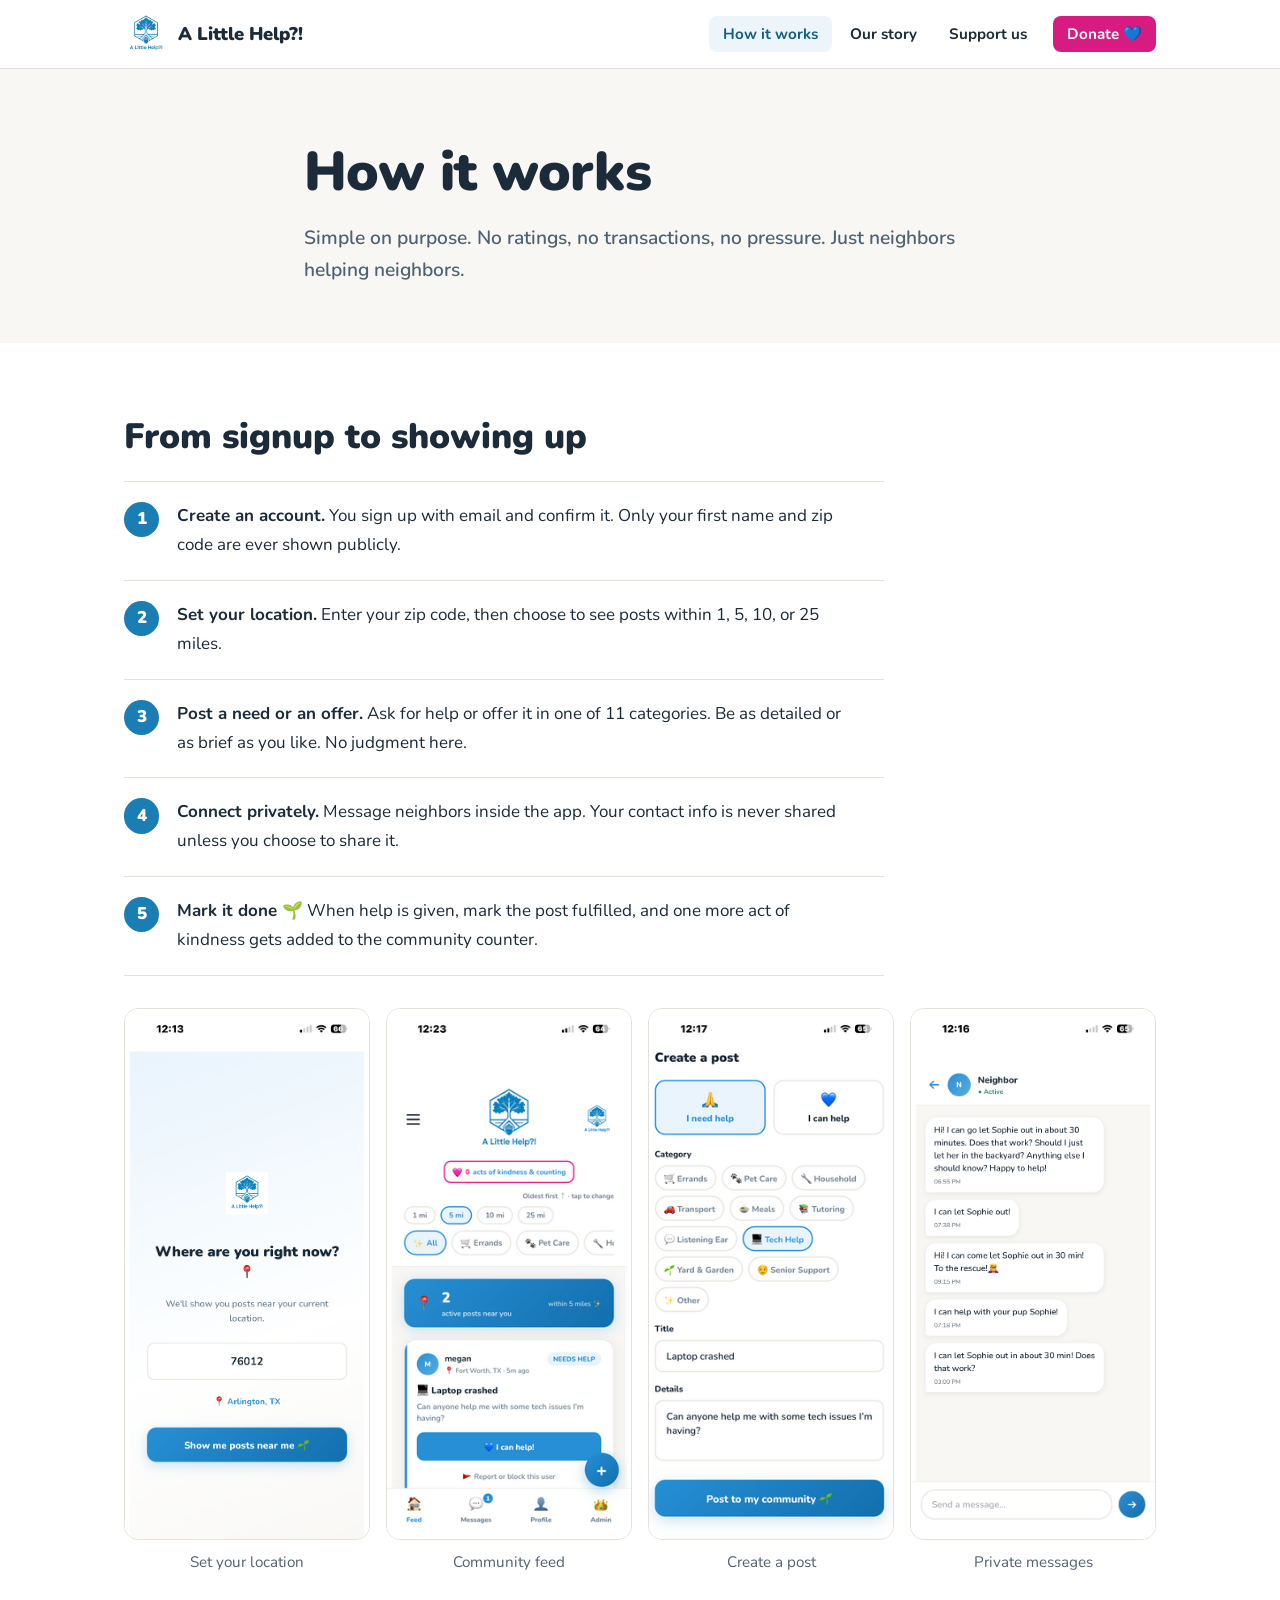
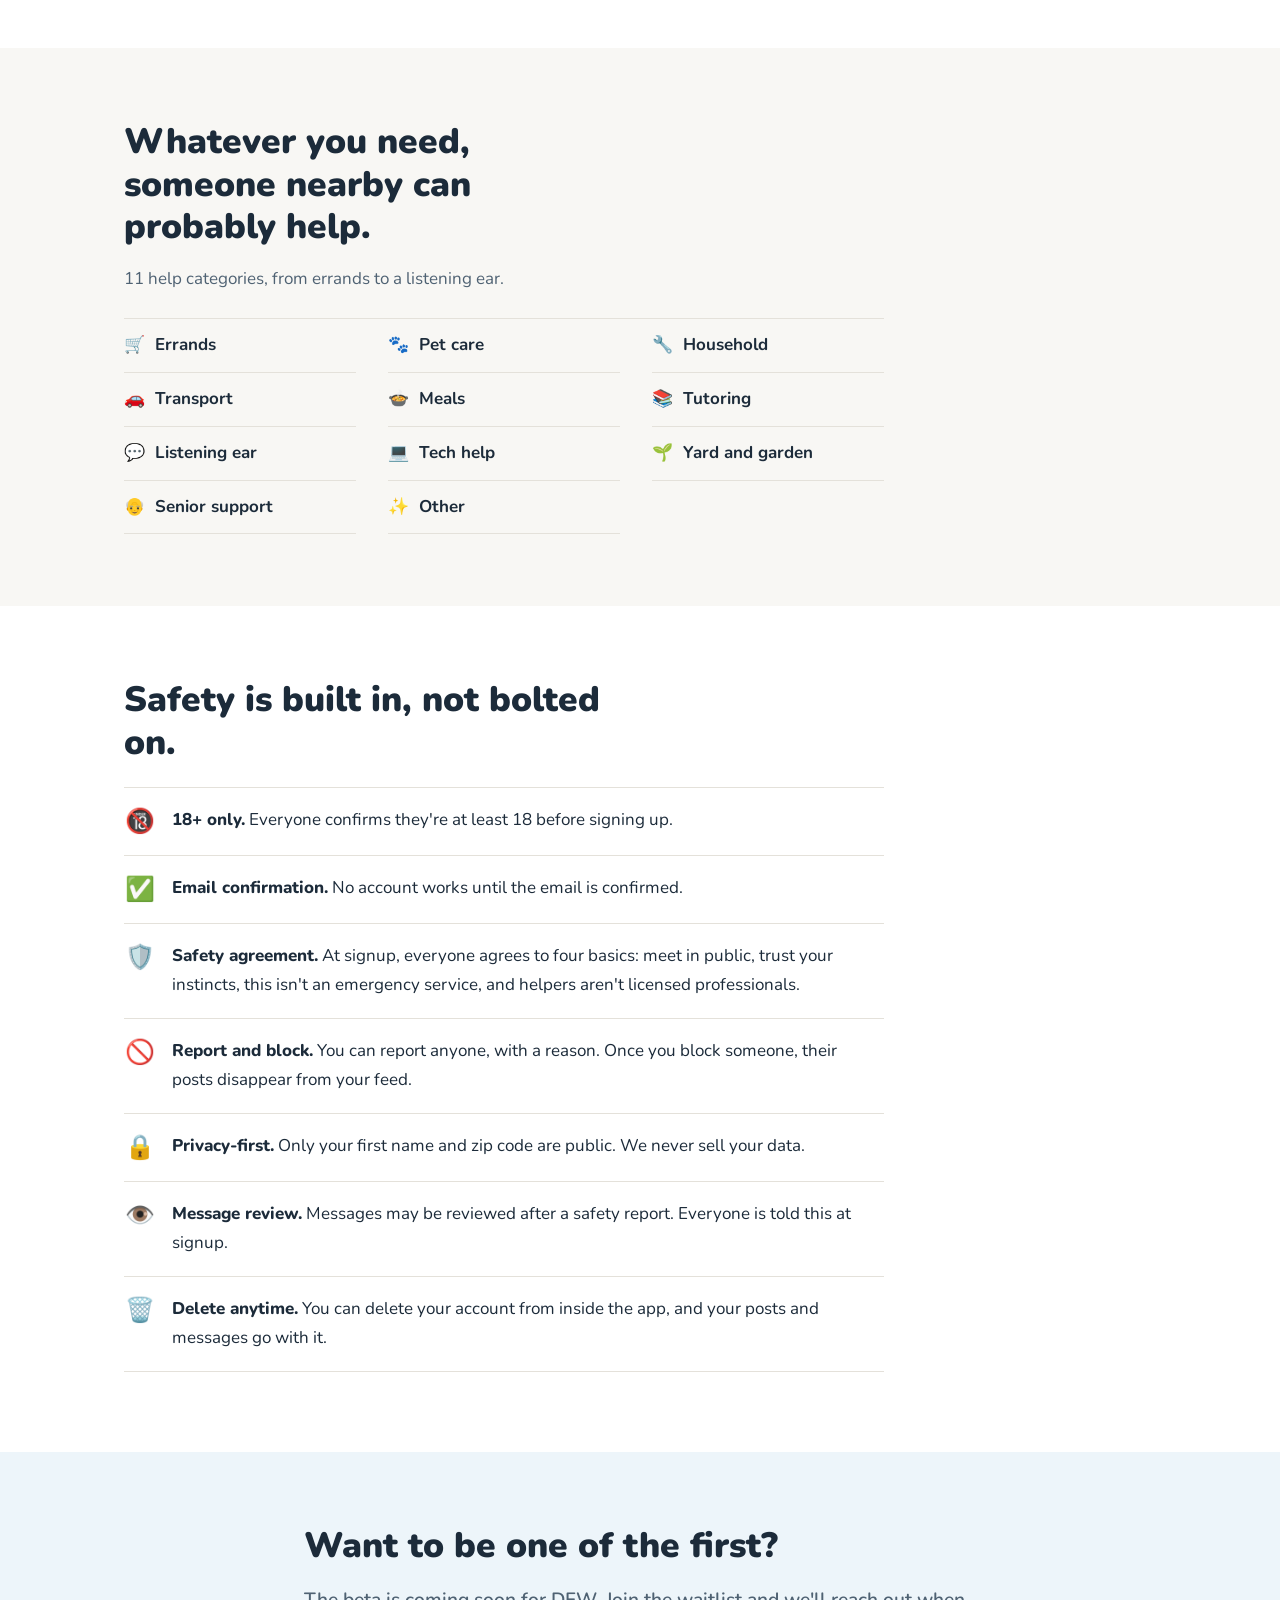
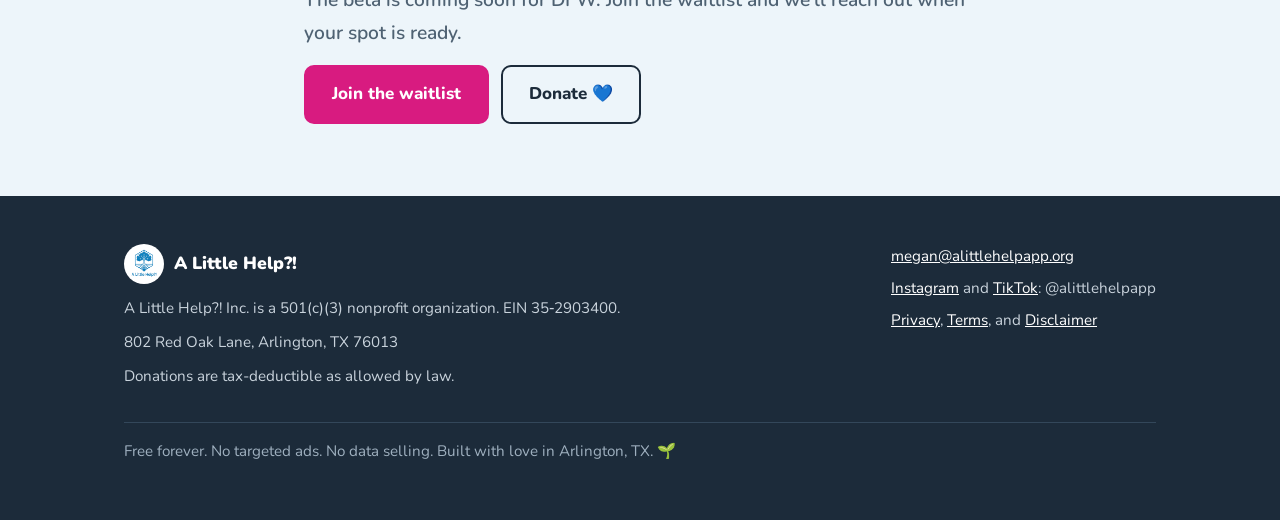
==== commit 83263c64: "Update how-it-works.html" ====
--- a/how-it-works.html
+++ b/how-it-works.html
@@ -198,7 +198,7 @@
   <div class="wrap">
     <div>
       <div class="foot-name"><img src="transparentlogo.png" alt="" width="40" height="40">A Little Help?!</div>
-      <p>A Little Help?! Inc. is a 501(c)(3) nonprofit organization. EIN 35&#8209;2983400.</p>
+      <p>A Little Help?! Inc. is a 501(c)(3) nonprofit organization. EIN 35&#8209;2903400.</p>
       <p>802 Red Oak Lane, Arlington, TX 76013</p>
       <p>Donations are tax-deductible as allowed by law.</p>
     </div>
